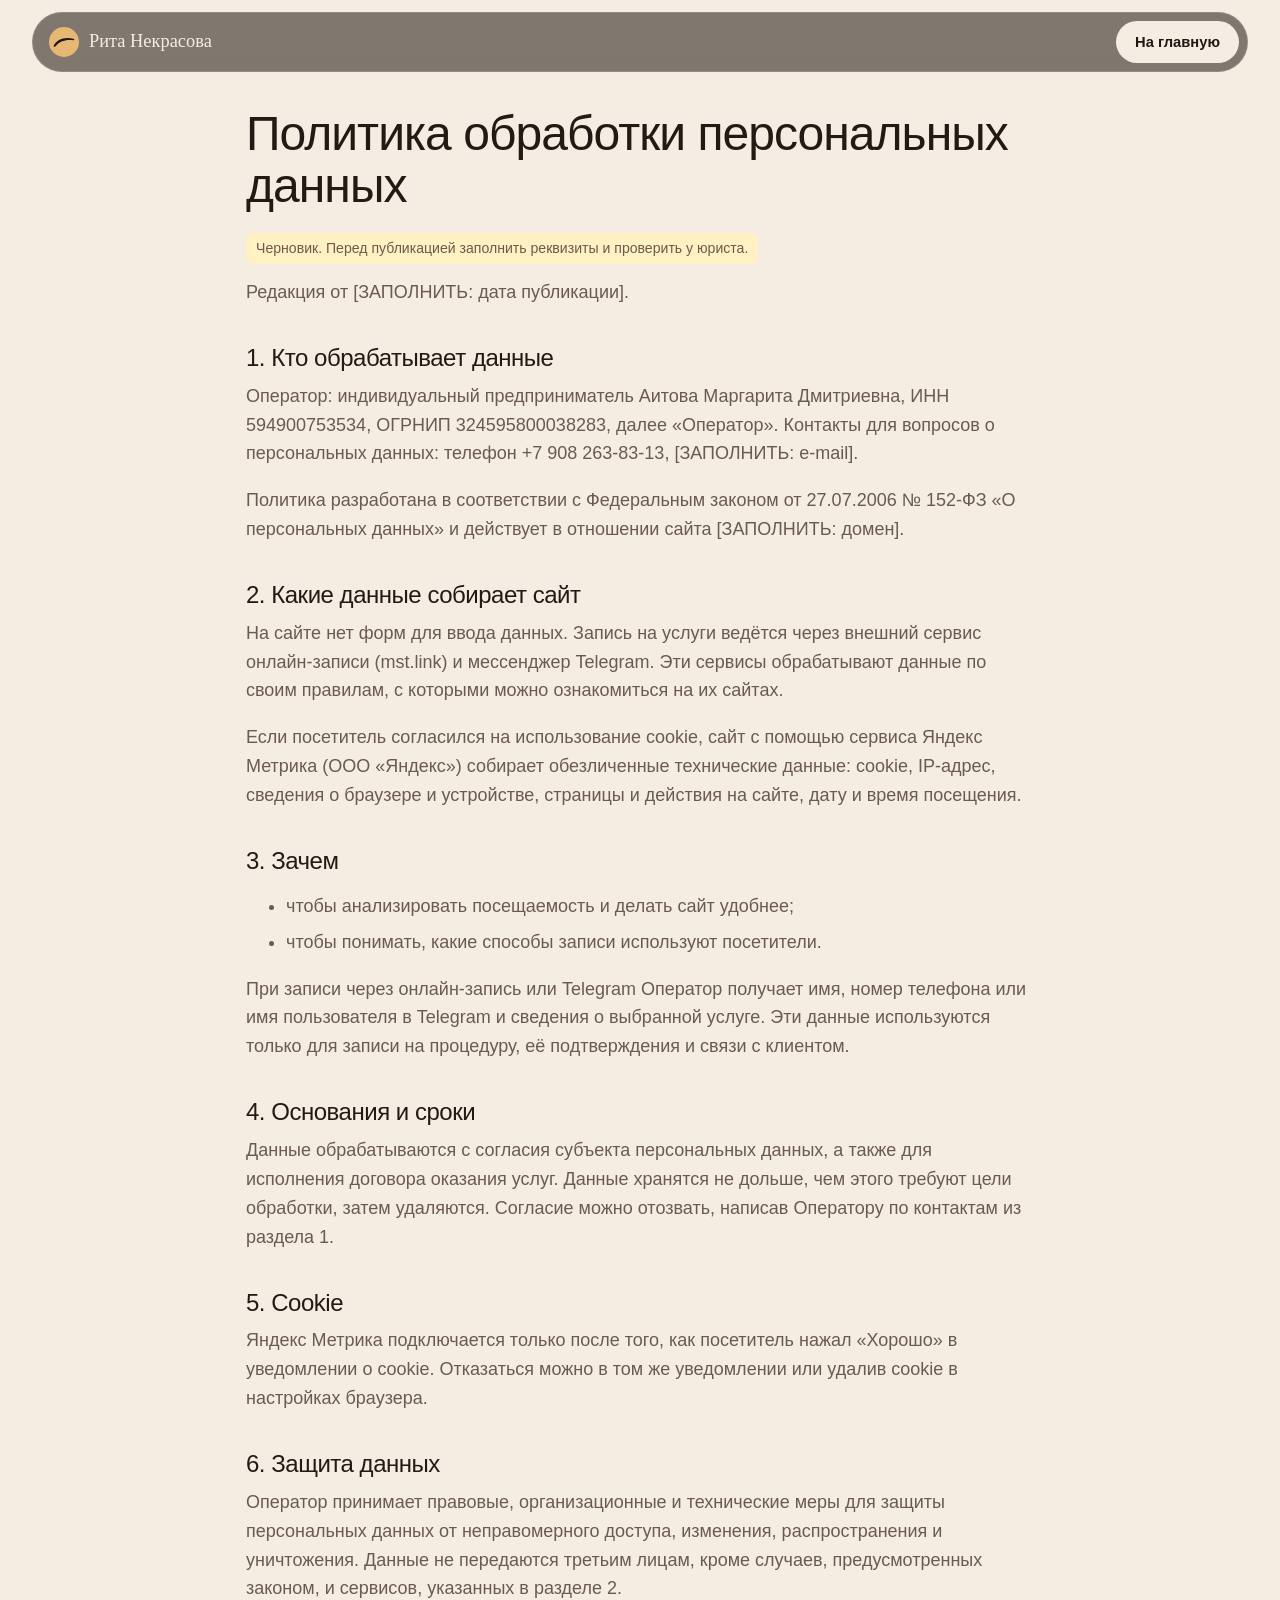
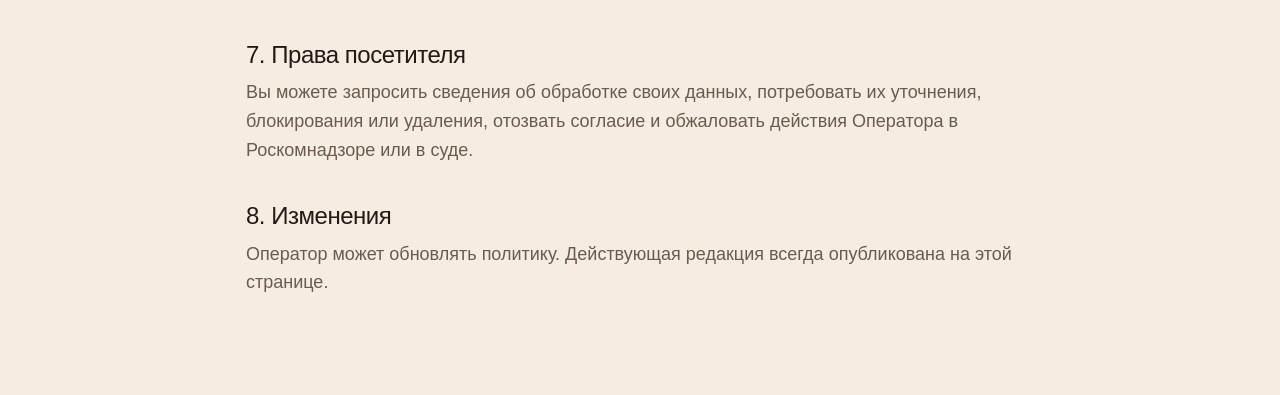
==== privacy.html @ aed89e59 "Сайт brow-мастера Риты Некрасовой Лендинг: прайс, работы, отзывы, адрес, политика ПДн. Защита: CSP, " ====
<!doctype html>
<html lang="ru">
<head>
  <meta charset="utf-8">
  <meta name="viewport" content="width=device-width, initial-scale=1">
  <meta http-equiv="Content-Security-Policy" content="default-src 'self'; script-src 'self' https://mc.yandex.ru https://yastatic.net; style-src 'self' 'unsafe-inline'; img-src 'self' data: https://mc.yandex.ru; connect-src 'self' https://mc.yandex.ru; frame-src https://mc.yandex.ru; object-src 'none'; base-uri 'self'; form-action 'self'">
  <meta name="referrer" content="strict-origin-when-cross-origin">
  <title>Политика обработки персональных данных | Рита Некрасова</title>
  <meta name="description" content="Политика обработки персональных данных сайта мастера Риты Некрасовой.">
  <meta name="robots" content="noindex, follow">
  <link rel="icon" href="favicon.svg" type="image/svg+xml">
  <link rel="stylesheet" href="styles.css">
  <style>
    .nav { position: sticky; top: 12px; }
    .doc { max-width: 820px; padding-top: 48px; padding-bottom: 80px; }
    .doc h1 { font-size: clamp(2rem, 5vw, 3rem); }
    .doc h2 { font-size: 1.5rem; margin-top: 1.6em; }
    .doc p, .doc li { color: var(--muted); }
    .doc li { margin-bottom: .4em; }
  </style>
</head>
<body>
<header class="nav">
  <div class="nav__in">
    <a class="brand" href="index.html" aria-label="На главную">
      <svg class="brand__mark" viewBox="0 0 64 64" aria-hidden="true"><circle cx="32" cy="32" r="32" fill="currentColor"/><path d="M10 40 C17 27 31 20 52 25 C54 25.5 54.5 28 52.5 28.3 C35 26 23 30 13.5 41.5 C12 43 9.2 42 10 40 Z" fill="#1f1712"/></svg>
      <span>Рита Некрасова</span>
    </a>
    <a class="pill pill--light pill--sm" href="index.html">На главную</a>
  </div>
</header>
<main class="wrap doc">
  <h1>Политика обработки персональных данных</h1>
  <p class="todo">Черновик. Перед публикацией заполнить реквизиты и проверить у юриста.</p>
  <p>Редакция от [ЗАПОЛНИТЬ: дата публикации].</p>

  <h2>1. Кто обрабатывает данные</h2>
  <p>Оператор: индивидуальный предприниматель Аитова Маргарита Дмитриевна, ИНН 594900753534, ОГРНИП 324595800038283, далее «Оператор». Контакты для вопросов о персональных данных: телефон +7 908 263-83-13, [ЗАПОЛНИТЬ: e-mail].</p>
  <p>Политика разработана в соответствии с Федеральным законом от 27.07.2006 № 152-ФЗ «О персональных данных» и действует в отношении сайта [ЗАПОЛНИТЬ: домен].</p>

  <h2>2. Какие данные собирает сайт</h2>
  <p>На сайте нет форм для ввода данных. Запись на услуги ведётся через внешний сервис онлайн-записи (mst.link) и мессенджер Telegram. Эти сервисы обрабатывают данные по своим правилам, с которыми можно ознакомиться на их сайтах.</p>
  <p>Если посетитель согласился на использование cookie, сайт с помощью сервиса Яндекс Метрика (ООО «Яндекс») собирает обезличенные технические данные: cookie, IP-адрес, сведения о браузере и устройстве, страницы и действия на сайте, дату и время посещения.</p>

  <h2>3. Зачем</h2>
  <ul>
    <li>чтобы анализировать посещаемость и делать сайт удобнее;</li>
    <li>чтобы понимать, какие способы записи используют посетители.</li>
  </ul>
  <p>При записи через онлайн-запись или Telegram Оператор получает имя, номер телефона или имя пользователя в Telegram и сведения о выбранной услуге. Эти данные используются только для записи на процедуру, её подтверждения и связи с клиентом.</p>

  <h2>4. Основания и сроки</h2>
  <p>Данные обрабатываются с согласия субъекта персональных данных, а также для исполнения договора оказания услуг. Данные хранятся не дольше, чем этого требуют цели обработки, затем удаляются. Согласие можно отозвать, написав Оператору по контактам из раздела 1.</p>

  <h2>5. Cookie</h2>
  <p>Яндекс Метрика подключается только после того, как посетитель нажал «Хорошо» в уведомлении о cookie. Отказаться можно в том же уведомлении или удалив cookie в настройках браузера.</p>

  <h2>6. Защита данных</h2>
  <p>Оператор принимает правовые, организационные и технические меры для защиты персональных данных от неправомерного доступа, изменения, распространения и уничтожения. Данные не передаются третьим лицам, кроме случаев, предусмотренных законом, и сервисов, указанных в разделе 2.</p>

  <h2>7. Права посетителя</h2>
  <p>Вы можете запросить сведения об обработке своих данных, потребовать их уточнения, блокирования или удаления, отозвать согласие и обжаловать действия Оператора в Роскомнадзоре или в суде.</p>

  <h2>8. Изменения</h2>
  <p>Оператор может обновлять политику. Действующая редакция всегда опубликована на этой странице.</p>
</main>
</body>
</html>
---- styles.css ----
/* Рита Некрасова: тёплое золото, тёмная бронза, стекло (основная версия с 20.10.2026; прошлая: styles_v1.css) */
:root {
  --night: #1f1712;      /* тёмный эспрессо */
  --bronze: #3a2a1e;     /* бронза */
  --amber: #c8924a;      /* янтарь */
  --honey: #e6b874;      /* мёд: акцент на тёмном */
  --cream: #f5ede2;      /* крем: фон */
  --sand: #ebdfcf;       /* песок: светлые карточки */
  --paper: #fbf7f1;      /* бумага */
  --ink: #231a14;        /* текст */
  --muted: #6b5b4e;      /* подписи */
  --accent-ink: #8a5a2b; /* акцент текста на светлом */
  --line: rgba(35, 26, 20, .12);
  --r-lg: 28px;
  --r-md: 20px;
  --sans: "Segoe UI", -apple-system, "Helvetica Neue", Roboto, Arial, sans-serif;
  --serif: Georgia, "Times New Roman", serif;
}

*, *::before, *::after { box-sizing: border-box; }
html { scroll-behavior: smooth; scroll-padding-top: 90px; -webkit-text-size-adjust: 100%; }
body { margin: 0; background: var(--cream); color: var(--ink); font: 17px/1.6 var(--sans); }
img { max-width: 100%; height: auto; display: block; }
a { color: inherit; }
h1, h2, h3 { margin: 0 0 .45em; font-weight: 300; letter-spacing: -.02em; line-height: 1.08; }
h1 { font-size: clamp(2.6rem, 8vw, 5.4rem); }
h2 { font-size: clamp(2rem, 5vw, 3.4rem); }
h3 { font-size: 1.15rem; font-weight: 600; letter-spacing: 0; line-height: 1.3; }
h1 em, h2 em { font-family: var(--serif); font-style: italic; font-weight: 400; color: var(--accent-ink); }
p { margin: 0 0 1em; }

.wrap { width: 100%; max-width: 1240px; margin: 0 auto; padding: 0 16px; }
.block { padding: 56px 0; }
.block--dark { background: radial-gradient(80% 60% at 20% 0%, rgba(200, 146, 74, .28), transparent 60%), linear-gradient(170deg, var(--bronze), var(--night)); color: var(--cream); }
.block--dark h2 em { color: var(--honey); }
.block--cream { background: var(--sand); }
.center { text-align: center; margin-top: 28px; }
.sub { color: var(--muted); max-width: 560px; }
.block--dark .sub { color: #d6c6b3; }
.link { color: var(--accent-ink); text-underline-offset: 3px; font-weight: 600; }
.block--dark .link, .card--dark .link { color: var(--honey); }
.todo { background: #fff1c2; color: #6b5100; padding: 4px 10px; border-radius: 8px; font-size: .88rem; display: inline-block; }

.head { margin-bottom: 28px; }
.head--row { display: grid; gap: 8px; align-items: end; }

/* Плашки-метки */
.tag { display: inline-flex; align-items: center; gap: 8px; margin-bottom: 14px; font-size: .78rem; font-weight: 600; letter-spacing: .1em;
  text-transform: uppercase; color: var(--accent-ink); }
.tag::before { content: ""; width: 6px; height: 6px; border-radius: 50%; background: currentColor; }
.tag--glass { padding: 6px 14px; border-radius: 999px; background: rgba(255, 255, 255, .12); border: 1px solid rgba(255, 255, 255, .22);
  color: var(--cream); backdrop-filter: blur(10px); -webkit-backdrop-filter: blur(10px); }

/* Стекло */
.glass { background: rgba(31, 23, 18, .42); border: 1px solid rgba(255, 255, 255, .16); backdrop-filter: blur(18px) saturate(1.2);
  -webkit-backdrop-filter: blur(18px) saturate(1.2); color: var(--cream); }

/* Кнопки-пилюли */
.pill { display: inline-flex; align-items: center; justify-content: center; gap: .5em; min-height: 52px; padding: 0 26px; border-radius: 999px;
  border: 1px solid transparent; font: 600 1rem/1 var(--sans); text-decoration: none; cursor: pointer; transition: transform .2s, background .2s, color .2s; }
.pill:hover { transform: translateY(-1px); }
.pill--light { background: var(--cream); color: var(--night); }
.pill--light:hover { background: #fff; }
.pill--dark { background: var(--night); color: var(--cream); }
.pill--dark:hover { background: var(--bronze); }
.pill--glass { background: rgba(255, 255, 255, .1); color: var(--cream); border-color: rgba(255, 255, 255, .3); backdrop-filter: blur(10px); -webkit-backdrop-filter: blur(10px); }
.pill--glass:hover { background: rgba(255, 255, 255, .2); }
.pill--sm { min-height: 42px; padding: 0 18px; font-size: .92rem; }
.pill:focus-visible, button:focus-visible, a:focus-visible, summary:focus-visible { outline: 3px solid var(--honey); outline-offset: 3px; }
.ico { width: 20px; height: 20px; flex: none; }
.actions { display: flex; flex-wrap: wrap; gap: 12px; }
.actions .pill { flex: 1 1 220px; }
.actions--center { justify-content: center; }

/* Шапка */
.nav { position: fixed; top: 12px; left: 12px; right: 12px; z-index: 30; }
.nav__in { max-width: 1216px; margin: 0 auto; display: flex; align-items: center; gap: 20px; padding: 8px 8px 8px 16px; border-radius: 999px;
  background: rgba(31, 23, 18, .55); border: 1px solid rgba(255, 255, 255, .14); backdrop-filter: blur(18px); -webkit-backdrop-filter: blur(18px); color: var(--cream); }
.brand { display: inline-flex; align-items: center; gap: 10px; text-decoration: none; margin-right: auto; font-family: var(--serif); font-size: 1.15rem; white-space: nowrap; }
@media (max-width: 699px) { .hero__bg { object-position: 50% 30%; } }
.brand__mark { width: 30px; height: 30px; color: var(--honey); }
.nav__links { display: none; gap: 24px; }
.nav__links a { text-decoration: none; font-size: .93rem; color: #e3d5c4; }
.nav__links a:hover { color: #fff; }

/* Первый экран */
.hero { position: relative; margin: 8px; min-height: calc(100svh - 16px); border-radius: var(--r-lg); overflow: hidden; color: var(--cream);
  display: flex; flex-direction: column; justify-content: flex-end; gap: 20px; padding: 110px 20px 20px; background: var(--night); }
.hero__bg { position: absolute; inset: 0; width: 100%; height: 100%; object-fit: cover; object-position: 50% 75%;
  filter: sepia(.35) saturate(1.15) brightness(.8); }
.hero::after { content: ""; position: absolute; inset: 0; background: linear-gradient(180deg, rgba(31,23,18,.55) 0%, rgba(31,23,18,.15) 35%, rgba(31,23,18,.85) 100%); }
.hero__glow { position: absolute; inset: 0; z-index: 1; pointer-events: none;
  background: radial-gradient(50% 45% at 85% 15%, rgba(230, 184, 116, .35), transparent 70%), radial-gradient(40% 40% at 10% 90%, rgba(200, 146, 74, .3), transparent 70%); }
.hero__content, .hero__card { position: relative; z-index: 2; }
.hero__content { max-width: 760px; }
.hero h1 em { color: var(--honey); }
.hero__lead { font-size: 1.12rem; color: #eadccb; max-width: 560px; margin-bottom: 26px; }
.hero__card { list-style: none; margin: 0; padding: 6px 18px; border-radius: var(--r-md); max-width: 420px; }
.hero__card li { display: flex; justify-content: space-between; gap: 16px; padding: 12px 0; border-bottom: 1px solid rgba(255, 255, 255, .14); font-size: .92rem; }
.hero__card li:last-child { border-bottom: 0; }
.hero__card span { color: #d6c6b3; }
.hero__card b { font-weight: 600; text-align: right; }

/* Карточки и бенто */
.card { border-radius: var(--r-lg); padding: 28px 24px; position: relative; overflow: hidden; }
.card--dark { background: radial-gradient(70% 60% at 85% 0%, rgba(230, 184, 116, .3), transparent 65%), linear-gradient(160deg, var(--bronze), var(--night)); color: var(--cream); }
.card--cream { background: var(--paper); border: 1px solid var(--line); }
.bento { display: grid; gap: 12px; }
.card--quote { display: flex; flex-direction: column; justify-content: space-between; min-height: 320px; margin: 0; }
.quote-mark { width: 44px; color: var(--honey); margin-bottom: 20px; }
.card--quote blockquote { margin: 0 0 24px; font-size: clamp(1.4rem, 3vw, 2rem); font-weight: 300; line-height: 1.3; color: #cdbba6; }
.card--quote .hl { color: #fff; }
.card--quote figcaption { font-size: .9rem; color: #bfae9a; }
.pains { list-style: none; padding: 0; margin: 0; counter-reset: p; }
.pains li { counter-increment: p; display: flex; gap: 16px; align-items: baseline; padding: 14px 0; border-bottom: 1px solid var(--line); font-size: 1.05rem; }
.pains li:last-child { border-bottom: 0; }
.pains li::before { content: "0" counter(p); font-family: var(--serif); font-style: italic; color: var(--accent-ink); font-size: .95rem; min-width: 24px; }

/* Цены */
.prices { display: grid; gap: 16px; align-items: start; }
.tabs { display: flex; gap: 6px; margin-bottom: 14px; padding: 5px; border-radius: 999px; background: var(--sand); width: max-content; max-width: 100%; overflow-x: auto; }
.tabs button { flex: none; min-height: 44px; padding: 0 20px; border-radius: 999px; border: 0; background: transparent; color: var(--ink);
  font: 500 .98rem var(--sans); cursor: pointer; }
.tabs button[aria-selected="true"] { background: var(--night); color: var(--cream); }
.price { background: var(--paper); border-radius: var(--r-lg); border: 1px solid var(--line); padding: 4px 0; }
.price__row { display: grid; gap: 8px; padding: 20px 22px; border-bottom: 1px solid var(--line); }
.price__row:last-child { border-bottom: 0; }
.price__row h3 { margin-bottom: .2em; }
.price__row p { margin: 0; color: var(--muted); font-size: .95rem; }
.price__row--hint { background: linear-gradient(90deg, rgba(200, 146, 74, .12), transparent); }
.price__meta { display: flex; align-items: baseline; justify-content: space-between; gap: 16px; }
.price__meta span { color: var(--muted); font-size: .88rem; white-space: nowrap; }
.price__meta b { font-weight: 300; font-size: 1.45rem; letter-spacing: -.01em; white-space: nowrap; }
.card--offer { padding: 0; display: flex; flex-direction: column; }
.card--offer img { width: 100%; aspect-ratio: 16 / 10; object-fit: cover; filter: sepia(.3) saturate(1.1); }
.card--offer__body { padding: 24px; }
.card--offer h3 { font-size: 1.5rem; font-weight: 300; }
.card--offer p { color: #d6c6b3; }
.card--offer__price { font-size: 1.6rem; font-weight: 300; color: #fff !important; }
.card--offer__price span { font-size: .95rem; color: #bfae9a; }

/* Галерея */
.gallery { display: grid; grid-template-columns: repeat(2, 1fr); gap: 10px; }
.gallery__item { padding: 0; border: 0; background: var(--sand); border-radius: var(--r-md); overflow: hidden; cursor: zoom-in; aspect-ratio: 3 / 4; position: relative; }
.gallery__item img { width: 100%; height: 100%; object-fit: cover; transition: transform .5s, filter .5s; }
.gallery__item::after { content: ""; position: absolute; inset: 0; background: linear-gradient(180deg, transparent 60%, rgba(200, 146, 74, .25)); opacity: 0; transition: opacity .4s; }
.gallery__item:hover img { transform: scale(1.05); }
.gallery__item:hover::after { opacity: 1; }
.lightbox { border: 0; padding: 0; background: transparent; max-width: min(92vw, 900px); max-height: 92vh; }
.lightbox::backdrop { background: rgba(31, 23, 18, .9); backdrop-filter: blur(6px); }
.lightbox img { max-height: 88vh; width: auto; margin: 0 auto; border-radius: var(--r-md); }
.lightbox__close { position: fixed; top: 14px; right: 16px; width: 48px; height: 48px; border-radius: 50%; border: 0; background: var(--cream);
  font-size: 28px; line-height: 1; cursor: pointer; color: var(--night); }

/* Шаги */
.steps { list-style: none; counter-reset: s; padding: 0; margin: 0 0 14px; display: grid; gap: 12px; }
.steps li { counter-increment: s; border-radius: var(--r-md); padding: 24px 22px; background: rgba(255, 255, 255, .06); }
.steps li::before { content: "0" counter(s); display: block; font-family: var(--serif); font-style: italic; font-size: 2rem; color: var(--honey); margin-bottom: 14px; }
.steps p { margin: 0; color: #d6c6b3; }
.note { margin: 0; padding: 16px 20px; border-radius: var(--r-md); background: rgba(255, 255, 255, .06); }

/* О мастере */
.bento--about { grid-template-columns: 1fr; }
.photo { margin: 0; position: relative; border-radius: var(--r-lg); overflow: hidden; min-height: 260px; }
.photo img { width: 100%; height: 100%; object-fit: cover; position: absolute; inset: 0; }
.photo--tall { min-height: 460px; }
.photo--tall img { object-position: 50% 15%; }
.photo figcaption { position: absolute; left: 12px; bottom: 12px; padding: 6px 14px; border-radius: 999px; font-size: .85rem; }
.about__text p:not(.todo) { font-size: 1.08rem; }
.about__how h3 { font-size: 1.5rem; font-weight: 300; }
.ticks { list-style: none; padding: 0; margin: 0; }
.ticks li { padding: 12px 0 12px 30px; position: relative; border-bottom: 1px solid rgba(255, 255, 255, .12); color: #e3d5c4; }
.ticks li:last-child { border-bottom: 0; }
.ticks li::before { content: ""; position: absolute; left: 2px; top: 1.15em; width: 14px; height: 8px; border-left: 2px solid var(--honey);
  border-bottom: 2px solid var(--honey); transform: rotate(-45deg); }

/* Отзывы: горизонтальная лента */
.reviews { display: grid; grid-auto-flow: column; grid-auto-columns: 85%; gap: 12px; overflow-x: auto; scroll-snap-type: x mandatory;
  padding-bottom: 12px; scrollbar-width: thin; }
.review { margin: 0; scroll-snap-align: start; background: var(--paper); border-radius: var(--r-lg); padding: 26px 24px; display: flex; flex-direction: column; border: 1px solid var(--line); }
.review blockquote { margin: 0 0 18px; font-size: 1.12rem; line-height: 1.5; flex: 1; }
.review blockquote::before { content: "«"; } .review blockquote::after { content: "»"; }
.review figcaption { font-size: .85rem; color: var(--muted); }
.review--feature { background: radial-gradient(70% 60% at 85% 0%, rgba(230, 184, 116, .3), transparent 65%), linear-gradient(160deg, var(--bronze), var(--night)); color: var(--cream); border: 0; }
.review--feature blockquote { font-size: 1.45rem; font-weight: 300; }
.review--feature figcaption { color: #bfae9a; }

/* Вопросы */
.faq-wrap { display: grid; gap: 12px; }
.faq { border-bottom: 1px solid var(--line); }
.faq summary { cursor: pointer; list-style: none; padding: 20px 44px 20px 0; font-weight: 600; position: relative; }
.faq summary::-webkit-details-marker { display: none; }
.faq summary::after { content: "+"; position: absolute; right: 4px; top: 14px; width: 30px; height: 30px; border-radius: 50%; background: var(--sand);
  display: grid; place-items: center; font-weight: 300; font-size: 1.3rem; transition: transform .25s, background .25s; }
.faq[open] summary::after { transform: rotate(45deg); background: var(--night); color: var(--cream); }
.faq p { color: var(--muted); }

/* Адреса */
.places { display: grid; gap: 12px; }
.place { min-height: 340px; display: flex; flex-direction: column; justify-content: flex-end; }
.place h3 { font-size: 1.7rem; font-weight: 300; }
.place p:not(.tag) { color: #d6c6b3; }
.place .pill, .place .tag, .place .todo { align-self: flex-start; }
.card--photo { padding: 0; color: var(--cream); }
.card--photo img { position: absolute; inset: 0; width: 100%; height: 100%; object-fit: cover; filter: sepia(.3) brightness(.7); }
.card--photo::after { content: ""; position: absolute; inset: 0; background: linear-gradient(180deg, transparent 20%, rgba(31, 23, 18, .9)); }
.place__body { position: relative; z-index: 1; padding: 28px 24px; display: flex; flex-direction: column; }

/* Финальный призыв */
.cta { position: relative; overflow: hidden; border-radius: var(--r-lg); padding: 64px 24px; text-align: center; color: var(--cream);
  background: linear-gradient(160deg, var(--bronze), var(--night)); }
.cta > *:not(.hero__glow) { position: relative; z-index: 2; }
.cta h2 em { color: var(--honey); }
.cta p { color: #d6c6b3; max-width: 520px; margin-left: auto; margin-right: auto; }

/* Подвал */
.footer { padding: 0 8px 92px; font-size: .95rem; }
.footer__card { position: relative; overflow: hidden; border-radius: var(--r-lg); padding: 36px 22px 22px; color: var(--ink);
  background: var(--sand); border: 1px solid var(--line); }
.footer__glow { position: absolute; inset: 0; pointer-events: none;
  background: radial-gradient(45% 60% at 100% 0%, rgba(200, 146, 74, .16), transparent 70%), radial-gradient(35% 50% at 0% 100%, rgba(200, 146, 74, .1), transparent 70%); }
.footer__card > *:not(.footer__glow) { position: relative; }
.footer__top { display: flex; flex-wrap: wrap; gap: 20px; align-items: flex-end; justify-content: space-between; padding-bottom: 28px; border-bottom: 1px solid var(--line); }
.brand--footer { font-size: 1.5rem; margin: 0 0 .5em; color: var(--ink); }
.brand--footer .brand__mark { width: 40px; height: 40px; color: var(--night); }
.footer__tagline { margin: 0; font-size: clamp(1.5rem, 4vw, 2.4rem); font-weight: 300; letter-spacing: -.02em; line-height: 1.15; max-width: 620px; }
.footer__tagline em { font-family: var(--serif); font-style: italic; font-weight: 400; color: #7a4e24; }
.footer__grid { display: grid; gap: 24px; padding: 28px 0; }
.footer__label { margin: 0 0 10px; font-size: .78rem; font-weight: 600; letter-spacing: .1em; text-transform: uppercase; color: #7a4e24; }
.footer__list { list-style: none; padding: 0; margin: 0; display: grid; gap: 10px; }
.footer__list a { color: var(--ink); text-decoration: none; }
.footer__list a:hover { color: #7a4e24; text-decoration: underline; text-underline-offset: 3px; }
.footer__list span { display: block; font-size: .85rem; color: var(--muted); }
.footer__legal { margin: 0; color: var(--muted); line-height: 1.7; }
.footer__bottom { display: flex; flex-wrap: wrap; gap: 8px 24px; justify-content: space-between; padding-top: 18px; border-top: 1px solid var(--line);
  font-size: .85rem; color: var(--muted); }
.footer__bottom a { color: var(--muted); text-underline-offset: 3px; }

/* Нижняя панель (телефон) */
.mobilebar { position: fixed; left: 10px; right: 10px; bottom: calc(10px + env(safe-area-inset-bottom)); z-index: 30; display: flex; gap: 8px;
  padding: 8px; border-radius: 999px; background: rgba(31, 23, 18, .7); }
.mobilebar .pill { flex: 1; min-height: 48px; }
.mobilebar__icon { width: 48px; height: 48px; flex: none; display: grid; place-items: center; border-radius: 50%; border: 1px solid rgba(255, 255, 255, .3); color: var(--cream); }

/* Cookie */
.cookie { position: fixed; z-index: 40; left: 12px; right: 12px; bottom: 84px; max-width: 520px; border-radius: var(--r-md); padding: 16px 18px;
  background: rgba(31, 23, 18, .85); font-size: .9rem; }
.cookie a { color: var(--honey); }
.cookie p { margin-bottom: 10px; }
.cookie__btns { display: flex; gap: 8px; }

/* Планшет */
@media (min-width: 700px) {
  .block { padding: 80px 0; }
  .hero { padding: 120px 36px 36px; }
  .gallery { grid-template-columns: repeat(3, 1fr); }
  .steps { grid-template-columns: repeat(2, 1fr); }
  .reviews { grid-auto-columns: 46%; }
  .price__row { grid-template-columns: 1fr auto; align-items: center; gap: 24px; }
  .price__meta { flex-direction: column; align-items: flex-end; gap: 0; }
  .bento--about { grid-template-columns: 1fr 1fr; }
  .bento--about .photo--tall { grid-row: span 2; }
  .footer__grid { grid-template-columns: repeat(3, 1fr); }
  .footer__card { padding: 48px 36px 24px; }
}

/* Компьютер */
@media (min-width: 1024px) {
  body { font-size: 18px; }
  .block { padding: 104px 0; }
  .nav__links { display: flex; }
  .hero { margin: 12px; min-height: calc(100vh - 24px); flex-direction: row; align-items: flex-end; justify-content: space-between; padding: 140px 56px 56px; }
  .hero__card { flex: 0 0 380px; }
  .actions .pill { flex: 0 0 auto; }
  .head--row { grid-template-columns: 1fr 1fr; gap: 40px; }
  .head--row .sub { justify-self: end; margin-bottom: 1em; }
  .bento--intro { grid-template-columns: 1.15fr 1fr; }
  .prices { grid-template-columns: 1fr 360px; gap: 20px; }
  .card--offer { position: sticky; top: 100px; }
  .gallery { grid-template-columns: repeat(4, 1fr); gap: 12px; }
  .steps { grid-template-columns: repeat(4, 1fr); }
  .bento--about { grid-template-columns: 1.1fr 1fr 1fr; grid-template-rows: auto auto; }
  .bento--about .photo--tall { grid-row: span 2; min-height: 640px; }
  .bento--about .about__text { grid-column: 2 / 4; }
  .bento--about .about__how { grid-column: 2; grid-row: 2; }
  .bento--about .photo:not(.photo--tall) { grid-column: 3; }
  .reviews { grid-auto-columns: calc((100% - 24px) / 3); }
  .faq-wrap { grid-template-columns: 380px 1fr; gap: 64px; }
  .faq-wrap .head { position: sticky; top: 110px; align-self: start; }
  .place { min-height: 420px; }
  .cta { padding: 110px 40px; }
  .mobilebar { display: none; }
  .footer { padding: 0 12px 12px; }
  .footer__card { padding: 64px 56px 28px; }
  .cookie { bottom: 24px; left: 24px; }
}

@media (prefers-reduced-motion: reduce) {
  html { scroll-behavior: auto; }
  * { transition: none !important; }
}
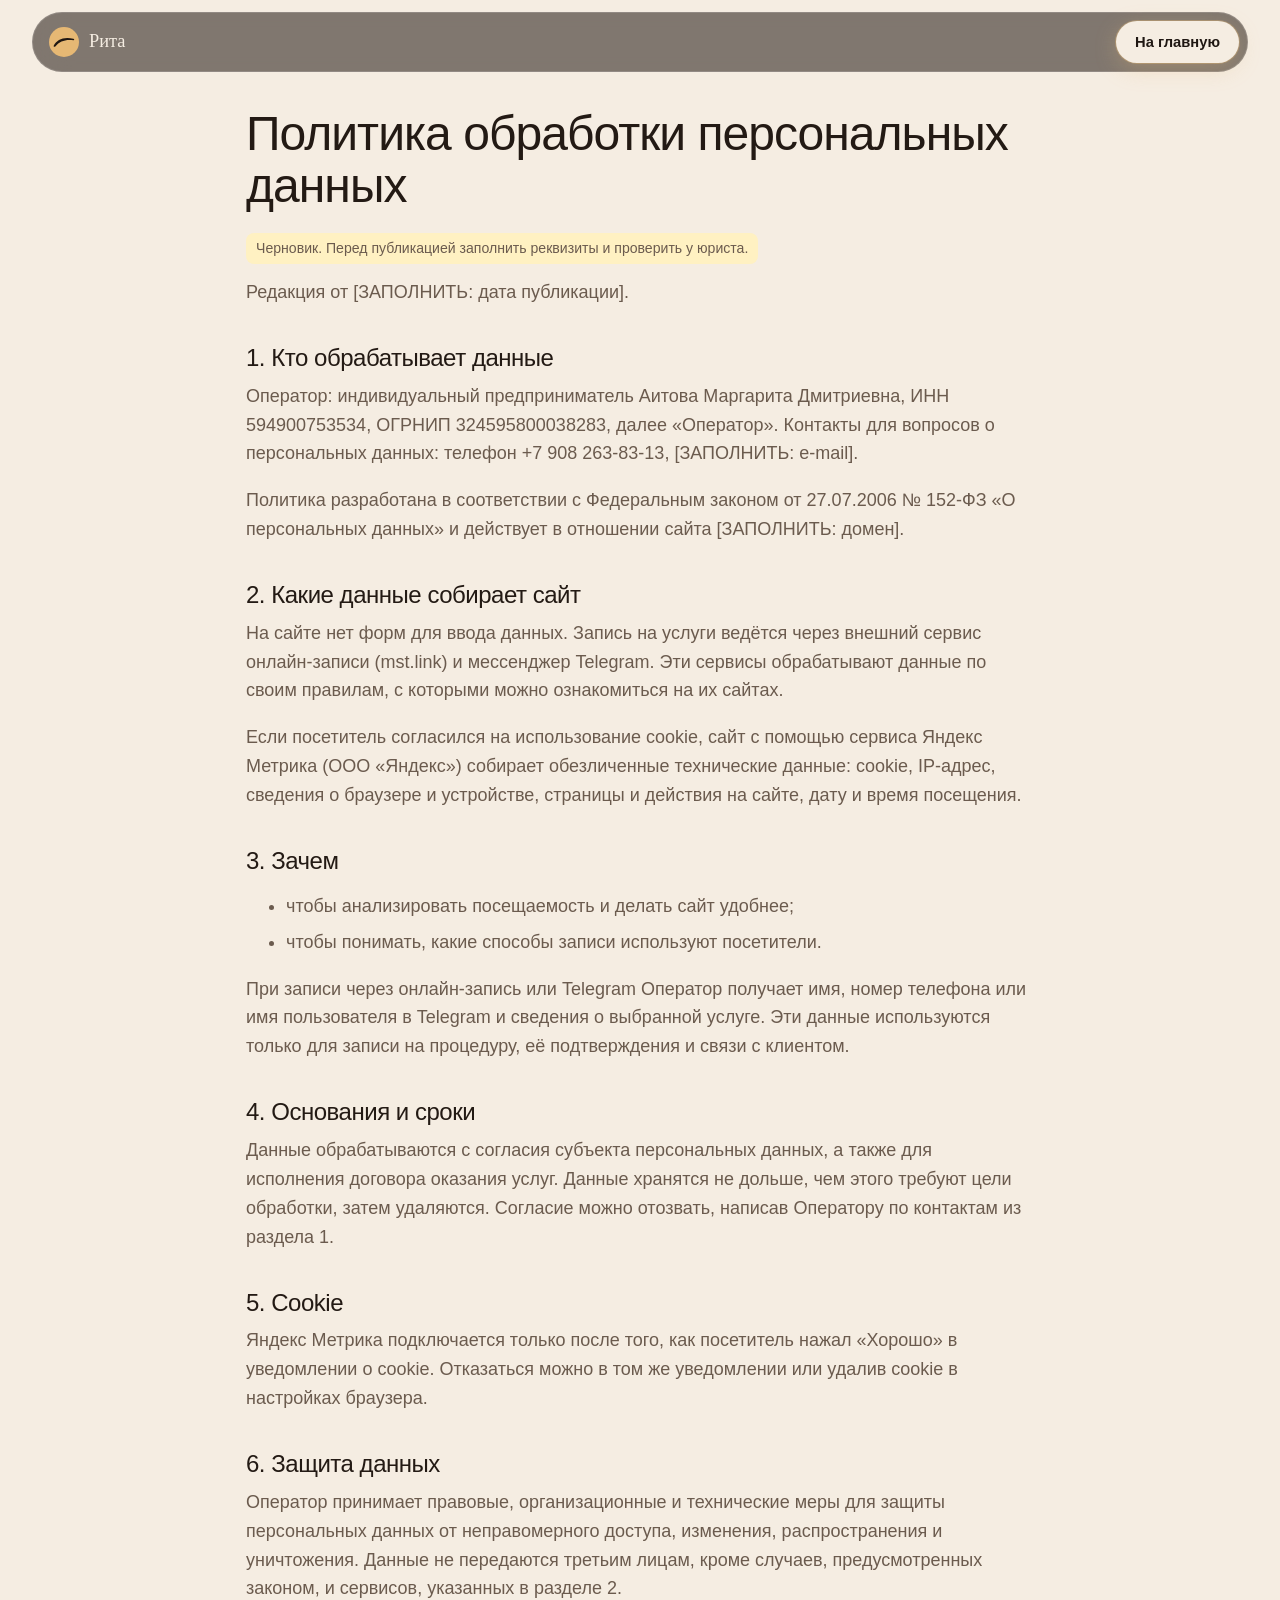
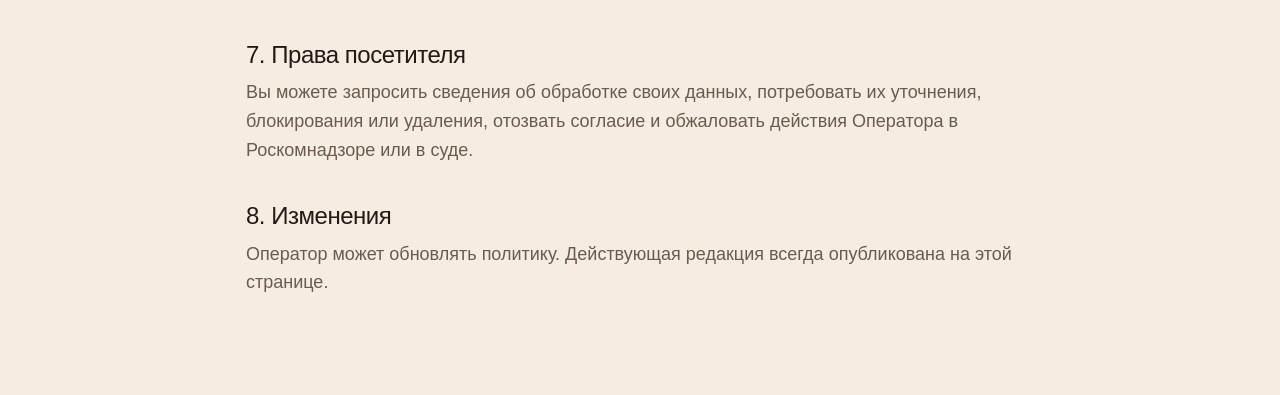
==== commit 497f9d3a: "Убрать фамилию Некрасова со всех страниц; домен GitHub Pages вместо example.ru" ====
--- a/privacy.html
+++ b/privacy.html
@@ -5,8 +5,8 @@
   <meta name="viewport" content="width=device-width, initial-scale=1">
   <meta http-equiv="Content-Security-Policy" content="default-src 'self'; script-src 'self' https://mc.yandex.ru https://yastatic.net; style-src 'self' 'unsafe-inline'; img-src 'self' data: https://mc.yandex.ru; connect-src 'self' https://mc.yandex.ru; frame-src https://mc.yandex.ru; object-src 'none'; base-uri 'self'; form-action 'self'">
   <meta name="referrer" content="strict-origin-when-cross-origin">
-  <title>Политика обработки персональных данных | Рита Некрасова</title>
-  <meta name="description" content="Политика обработки персональных данных сайта мастера Риты Некрасовой.">
+  <title>Политика обработки персональных данных | Рита</title>
+  <meta name="description" content="Политика обработки персональных данных сайта мастера Риты.">
   <meta name="robots" content="noindex, follow">
   <link rel="icon" href="favicon.svg" type="image/svg+xml">
   <link rel="stylesheet" href="styles.css">
@@ -24,7 +24,7 @@
   <div class="nav__in">
     <a class="brand" href="index.html" aria-label="На главную">
       <svg class="brand__mark" viewBox="0 0 64 64" aria-hidden="true"><circle cx="32" cy="32" r="32" fill="currentColor"/><path d="M10 40 C17 27 31 20 52 25 C54 25.5 54.5 28 52.5 28.3 C35 26 23 30 13.5 41.5 C12 43 9.2 42 10 40 Z" fill="#1f1712"/></svg>
-      <span>Рита Некрасова</span>
+      <span>Рита</span>
     </a>
     <a class="pill pill--light pill--sm" href="index.html">На главную</a>
   </div>
--- a/styles.css
+++ b/styles.css
@@ -1,4 +1,4 @@
-/* Рита Некрасова: тёплое золото, тёмная бронза, стекло (основная версия с 20.10.2026; прошлая: styles_v1.css) */
+/* Рита: тёплое золото, тёмная бронза, стекло (основная версия с 20.10.2026; прошлая: styles_v1.css) */
 :root {
   --night: #1f1712;      /* тёмный эспрессо */
   --bronze: #3a2a1e;     /* бронза */
@@ -66,6 +66,30 @@
 .pill--glass { background: rgba(255, 255, 255, .1); color: var(--cream); border-color: rgba(255, 255, 255, .3); backdrop-filter: blur(10px); -webkit-backdrop-filter: blur(10px); }
 .pill--glass:hover { background: rgba(255, 255, 255, .2); }
 .pill--sm { min-height: 42px; padding: 0 18px; font-size: .92rem; }
+
+/* Свечение и волна на кнопках */
+.pill { position: relative; overflow: hidden; isolation: isolate; transition: transform .2s, background .2s, color .2s, box-shadow .35s; }
+.pill > * { position: relative; z-index: 2; }
+/* Световая волна: блик раз в несколько секунд проходит по кнопке */
+.pill::after { content: ""; position: absolute; inset: -2px; z-index: 1; pointer-events: none; transform: translateX(-130%) skewX(-18deg);
+  background: linear-gradient(90deg, transparent 0%, rgba(255, 236, 200, .55) 50%, transparent 100%); animation: pill-wave 4.5s ease-in-out infinite; }
+.pill--light::after { background: linear-gradient(90deg, transparent 0%, rgba(230, 184, 116, .55) 50%, transparent 100%); }
+.pill--glass::after { animation-delay: 1.2s; opacity: .7; }
+.pill:hover::after { animation-duration: 1.6s; }
+@keyframes pill-wave { 0%, 55% { transform: translateX(-130%) skewX(-18deg); } 100% { transform: translateX(130%) skewX(-18deg); } }
+/* Свечение: мягкое «дыхание» у главных кнопок и яркое при наведении */
+.pill--light { box-shadow: 0 0 0 1px rgba(230, 184, 116, .35), 0 6px 22px rgba(230, 184, 116, .28); animation: pill-glow 3.2s ease-in-out infinite; }
+.pill--dark { box-shadow: 0 6px 22px rgba(200, 146, 74, .25); animation: pill-glow-dark 3.2s ease-in-out infinite; }
+.pill--light:hover { box-shadow: 0 0 0 1px rgba(230, 184, 116, .7), 0 10px 36px rgba(230, 184, 116, .6); animation: none; }
+.pill--dark:hover { box-shadow: 0 10px 34px rgba(200, 146, 74, .5); animation: none; }
+.pill--glass:hover { box-shadow: 0 0 0 1px rgba(230, 184, 116, .5), 0 8px 28px rgba(230, 184, 116, .35); }
+@keyframes pill-glow { 50% { box-shadow: 0 0 0 1px rgba(230, 184, 116, .55), 0 8px 32px rgba(230, 184, 116, .5); } }
+@keyframes pill-glow-dark { 50% { box-shadow: 0 8px 30px rgba(200, 146, 74, .45); } }
+/* Волна от нажатия (кружок создаёт script.js) */
+.ripple { position: absolute; z-index: 1; border-radius: 50%; pointer-events: none; transform: scale(0); opacity: .55;
+  background: radial-gradient(circle, rgba(230, 184, 116, .9) 0%, rgba(230, 184, 116, .35) 45%, transparent 70%); animation: ripple .7s ease-out forwards; }
+.pill--dark .ripple { background: radial-gradient(circle, rgba(255, 236, 200, .7) 0%, rgba(230, 184, 116, .3) 45%, transparent 70%); }
+@keyframes ripple { to { transform: scale(1); opacity: 0; } }
 .pill:focus-visible, button:focus-visible, a:focus-visible, summary:focus-visible { outline: 3px solid var(--honey); outline-offset: 3px; }
 .ico { width: 20px; height: 20px; flex: none; }
 .actions { display: flex; flex-wrap: wrap; gap: 12px; }
@@ -298,4 +322,6 @@
 @media (prefers-reduced-motion: reduce) {
   html { scroll-behavior: auto; }
   * { transition: none !important; }
+  .pill, .pill::after { animation: none !important; }
+  .pill::after, .ripple { display: none; }
 }
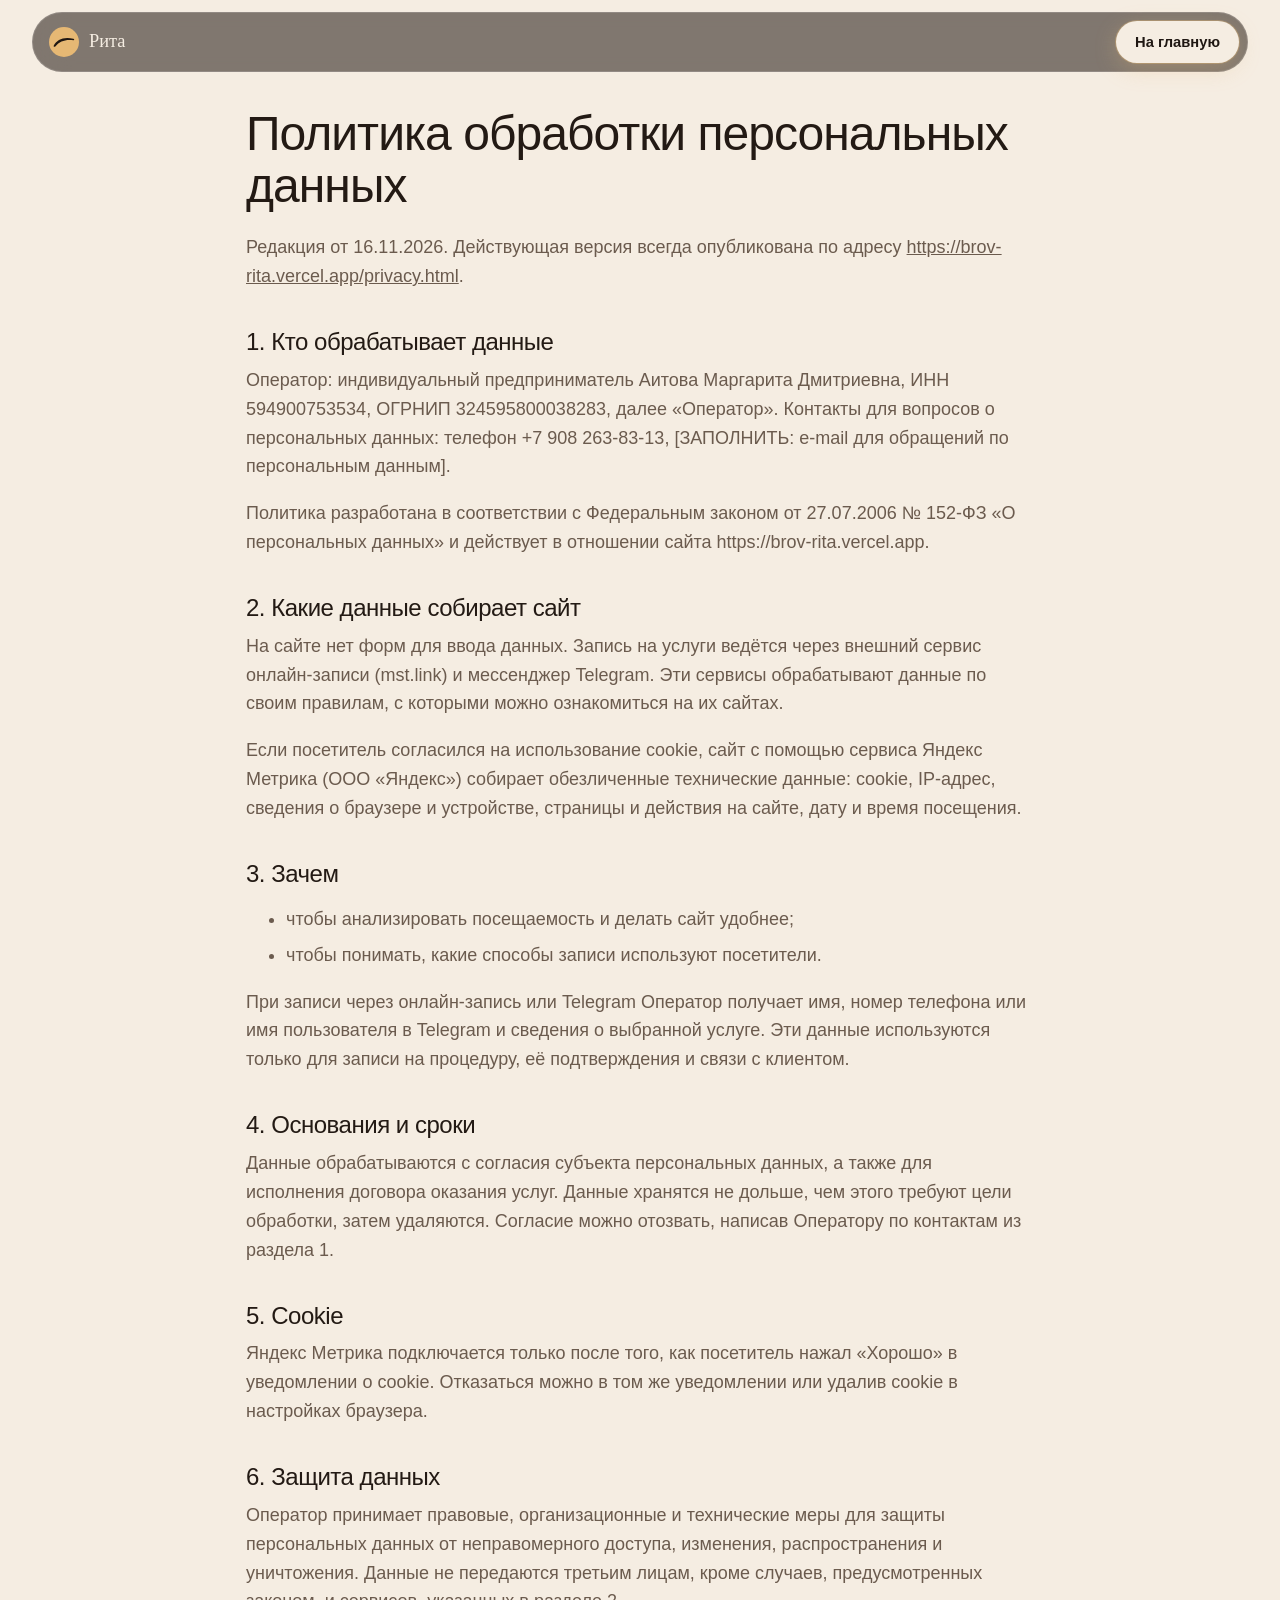
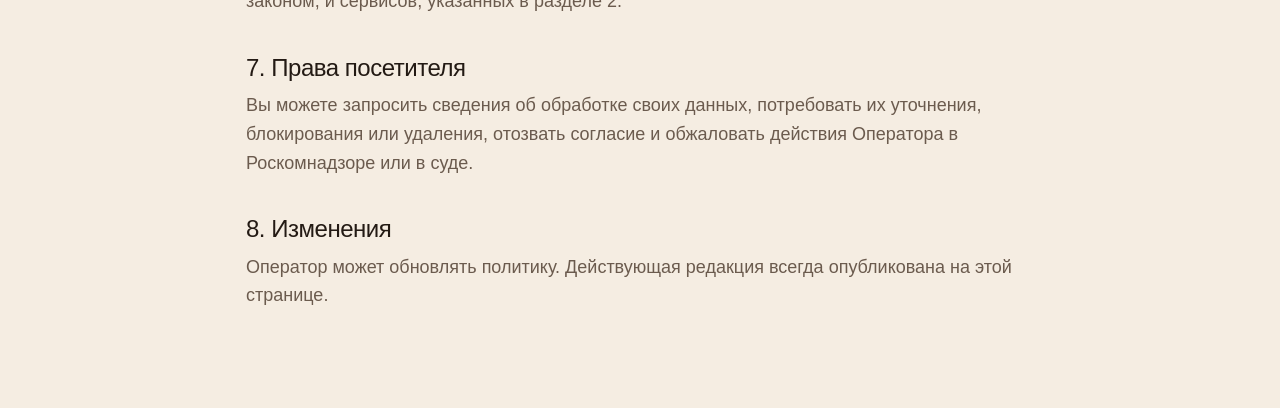
==== commit 8f5f8c51: "Домен Vercel вместо GitHub Pages; фото дома в блоке «Адреса»; vercel.json с защитными заголовками" ====
--- a/privacy.html
+++ b/privacy.html
@@ -31,12 +31,11 @@
 </header>
 <main class="wrap doc">
   <h1>Политика обработки персональных данных</h1>
-  <p class="todo">Черновик. Перед публикацией заполнить реквизиты и проверить у юриста.</p>
-  <p>Редакция от [ЗАПОЛНИТЬ: дата публикации].</p>
+  <p>Редакция от 16.11.2026. Действующая версия всегда опубликована по адресу <a href="https://brov-rita.vercel.app/privacy.html">https://brov-rita.vercel.app/privacy.html</a>.</p>
 
   <h2>1. Кто обрабатывает данные</h2>
-  <p>Оператор: индивидуальный предприниматель Аитова Маргарита Дмитриевна, ИНН 594900753534, ОГРНИП 324595800038283, далее «Оператор». Контакты для вопросов о персональных данных: телефон +7 908 263-83-13, [ЗАПОЛНИТЬ: e-mail].</p>
-  <p>Политика разработана в соответствии с Федеральным законом от 27.07.2006 № 152-ФЗ «О персональных данных» и действует в отношении сайта [ЗАПОЛНИТЬ: домен].</p>
+  <p>Оператор: индивидуальный предприниматель Аитова Маргарита Дмитриевна, ИНН 594900753534, ОГРНИП 324595800038283, далее «Оператор». Контакты для вопросов о персональных данных: телефон +7 908 263-83-13, [ЗАПОЛНИТЬ: e-mail для обращений по персональным данным].</p>
+  <p>Политика разработана в соответствии с Федеральным законом от 27.07.2006 № 152-ФЗ «О персональных данных» и действует в отношении сайта https://brov-rita.vercel.app.</p>
 
   <h2>2. Какие данные собирает сайт</h2>
   <p>На сайте нет форм для ввода данных. Запись на услуги ведётся через внешний сервис онлайн-записи (mst.link) и мессенджер Telegram. Эти сервисы обрабатывают данные по своим правилам, с которыми можно ознакомиться на их сайтах.</p>
--- a/styles.css
+++ b/styles.css
@@ -221,7 +221,7 @@
 
 /* Адреса */
 .places { display: grid; gap: 12px; }
-.place { min-height: 340px; display: flex; flex-direction: column; justify-content: flex-end; }
+.place { margin: 0; min-height: 340px; display: flex; flex-direction: column; justify-content: flex-end; }
 .place h3 { font-size: 1.7rem; font-weight: 300; }
 .place p:not(.tag) { color: #d6c6b3; }
 .place .pill, .place .tag, .place .todo { align-self: flex-start; }
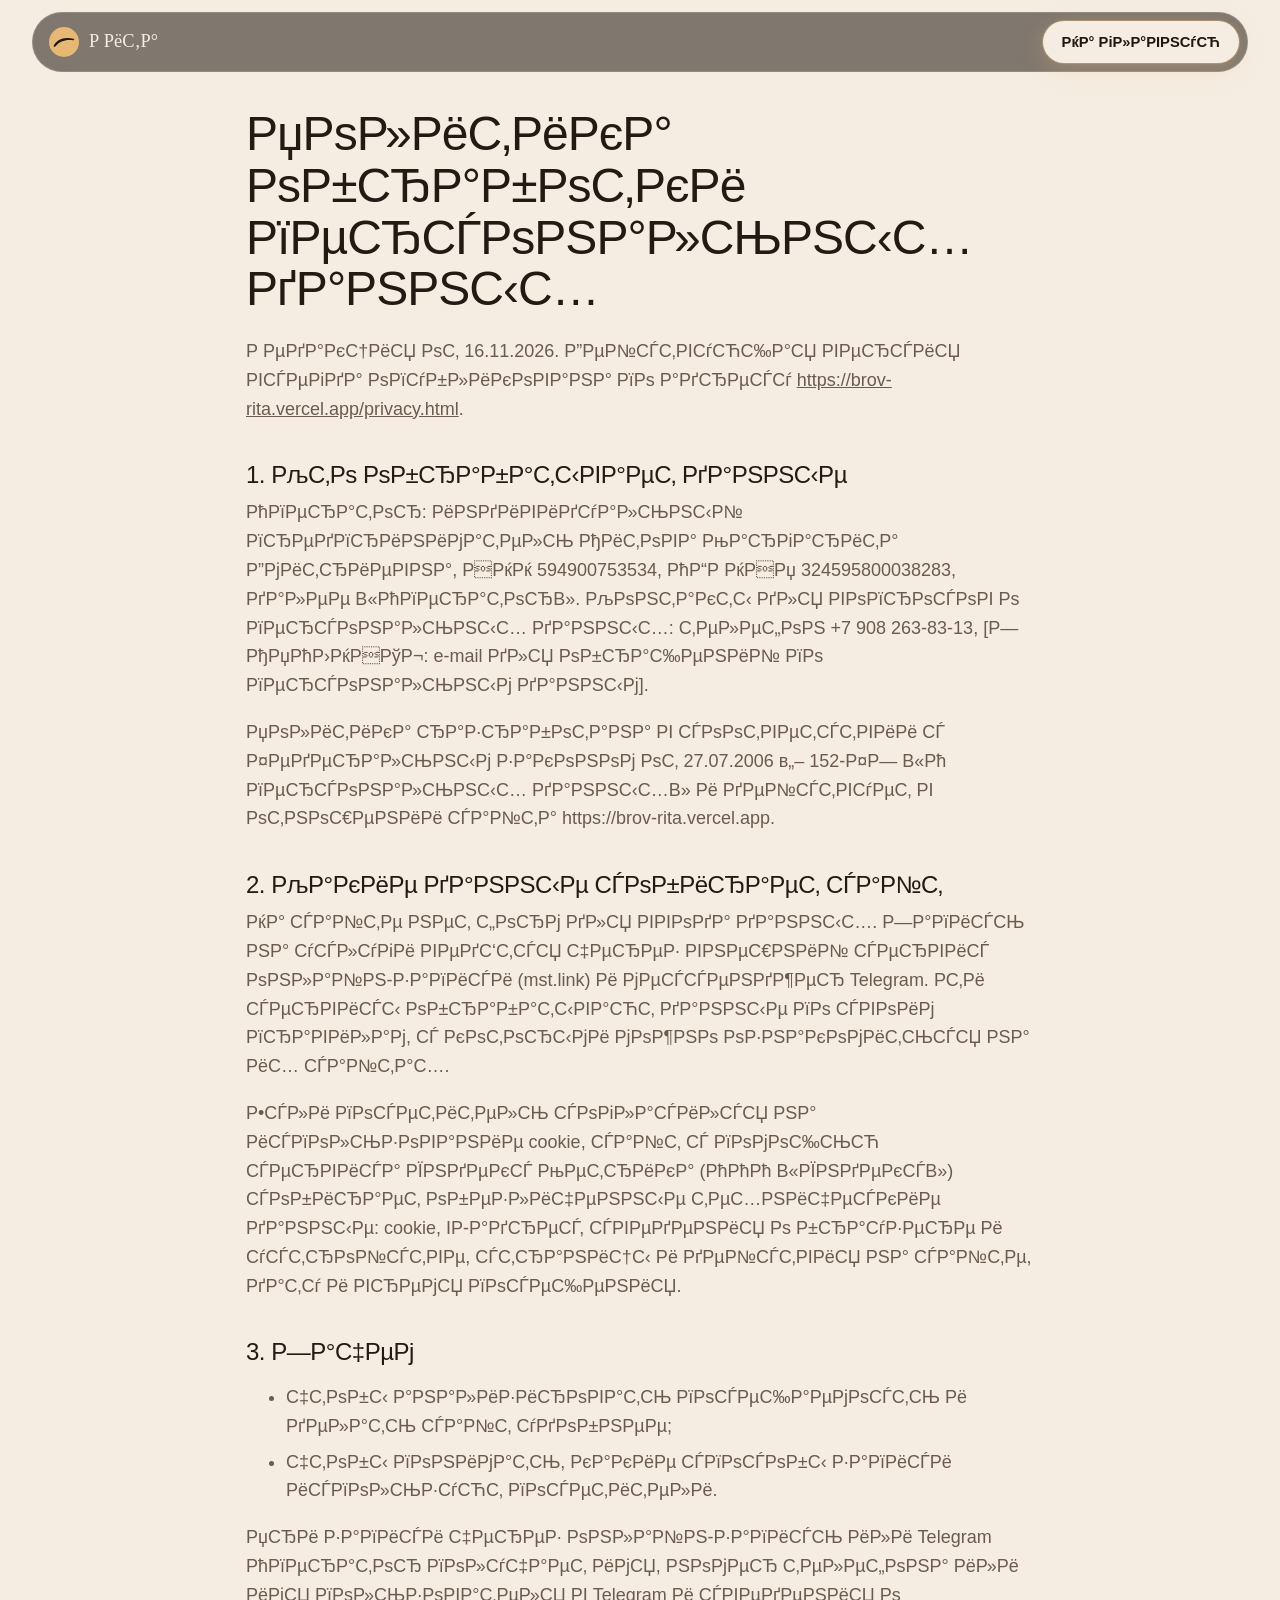
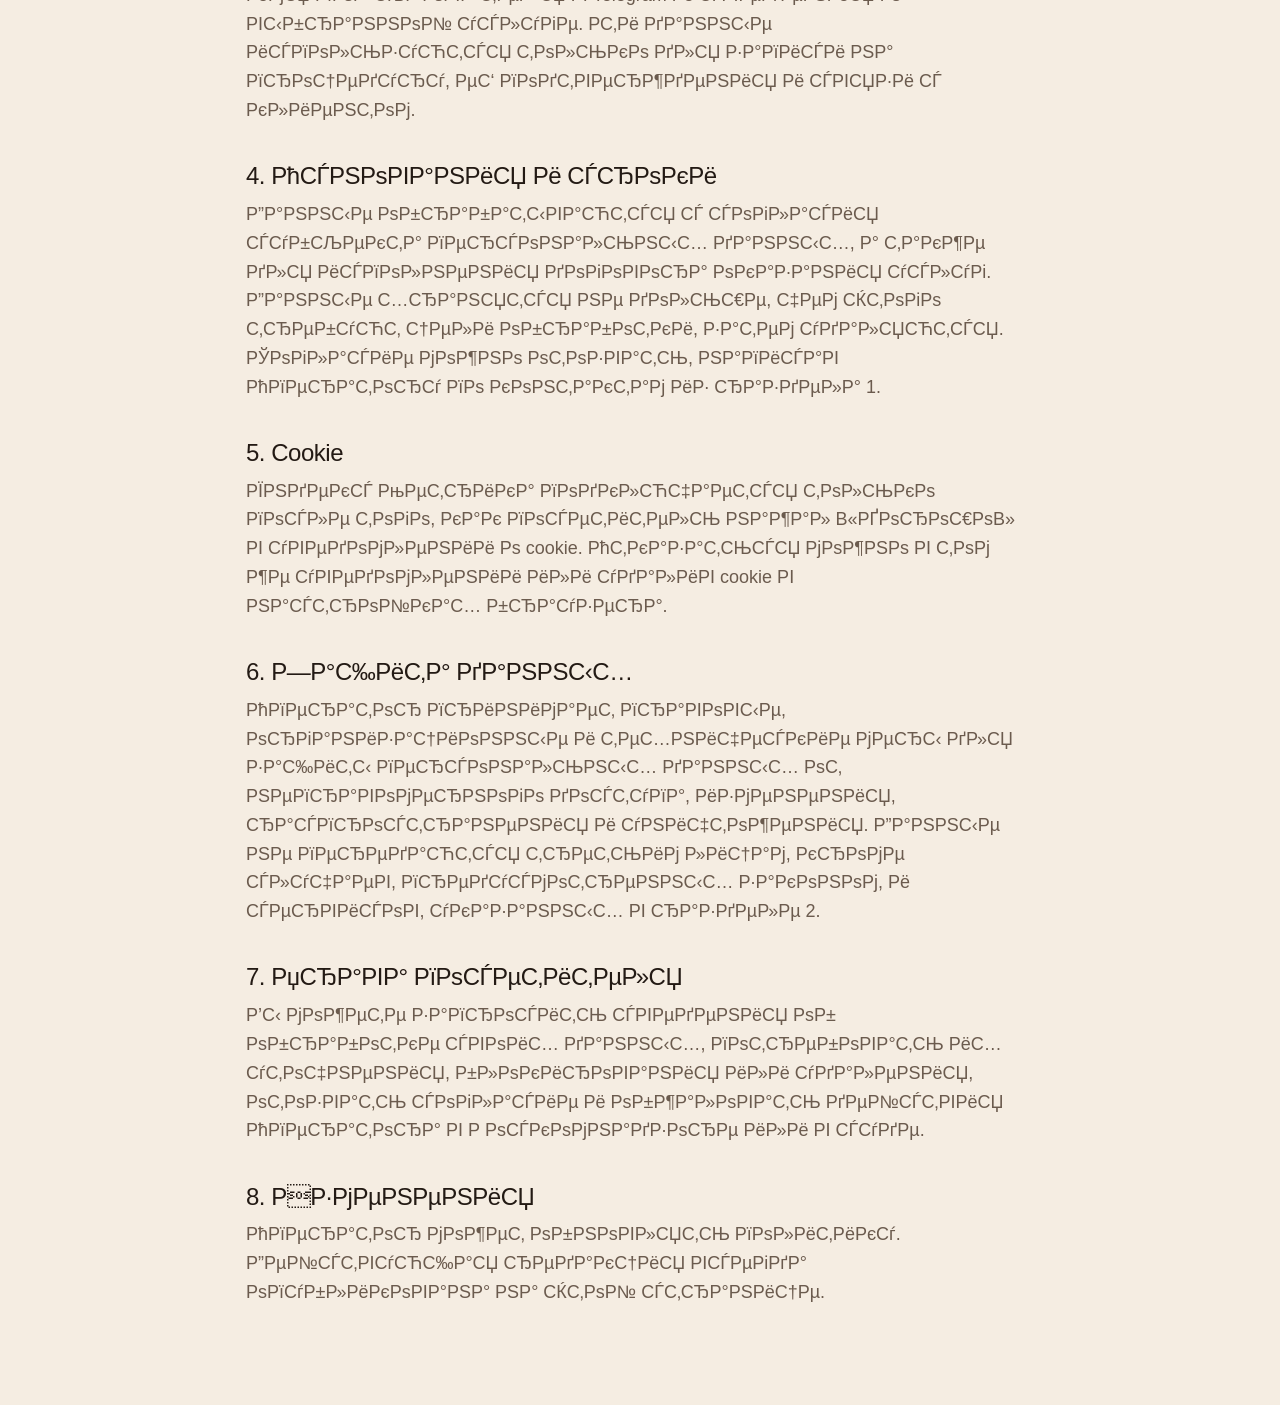
==== commit caab1603: "О мастере: новый текст и одно фото; работы без шести последних снимков" ====
--- a/privacy.html
+++ b/privacy.html
@@ -5,11 +5,11 @@
   <meta name="viewport" content="width=device-width, initial-scale=1">
   <meta http-equiv="Content-Security-Policy" content="default-src 'self'; script-src 'self' https://mc.yandex.ru https://yastatic.net; style-src 'self' 'unsafe-inline'; img-src 'self' data: https://mc.yandex.ru; connect-src 'self' https://mc.yandex.ru; frame-src https://mc.yandex.ru; object-src 'none'; base-uri 'self'; form-action 'self'">
   <meta name="referrer" content="strict-origin-when-cross-origin">
-  <title>Политика обработки персональных данных | Рита</title>
-  <meta name="description" content="Политика обработки персональных данных сайта мастера Риты.">
+  <title>РџРѕР»РёС‚РёРєР° РѕР±СЂР°Р±РѕС‚РєРё РїРµСЂСЃРѕРЅР°Р»СЊРЅС‹С… РґР°РЅРЅС‹С… | Р РёС‚Р°</title>
+  <meta name="description" content="РџРѕР»РёС‚РёРєР° РѕР±СЂР°Р±РѕС‚РєРё РїРµСЂСЃРѕРЅР°Р»СЊРЅС‹С… РґР°РЅРЅС‹С… СЃР°Р№С‚Р° РјР°СЃС‚РµСЂР° Р РёС‚С‹.">
   <meta name="robots" content="noindex, follow">
   <link rel="icon" href="favicon.svg" type="image/svg+xml">
-  <link rel="stylesheet" href="styles.css">
+  <link rel="stylesheet" href="styles.css?v=20261119b">
   <style>
     .nav { position: sticky; top: 12px; }
     .doc { max-width: 820px; padding-top: 48px; padding-bottom: 80px; }
@@ -22,46 +22,46 @@
 <body>
 <header class="nav">
   <div class="nav__in">
-    <a class="brand" href="index.html" aria-label="На главную">
+    <a class="brand" href="index.html" aria-label="РќР° РіР»Р°РІРЅСѓСЋ">
       <svg class="brand__mark" viewBox="0 0 64 64" aria-hidden="true"><circle cx="32" cy="32" r="32" fill="currentColor"/><path d="M10 40 C17 27 31 20 52 25 C54 25.5 54.5 28 52.5 28.3 C35 26 23 30 13.5 41.5 C12 43 9.2 42 10 40 Z" fill="#1f1712"/></svg>
-      <span>Рита</span>
+      <span>Р РёС‚Р°</span>
     </a>
-    <a class="pill pill--light pill--sm" href="index.html">На главную</a>
+    <a class="pill pill--light pill--sm" href="index.html">РќР° РіР»Р°РІРЅСѓСЋ</a>
   </div>
 </header>
 <main class="wrap doc">
-  <h1>Политика обработки персональных данных</h1>
-  <p>Редакция от 16.11.2026. Действующая версия всегда опубликована по адресу <a href="https://brov-rita.vercel.app/privacy.html">https://brov-rita.vercel.app/privacy.html</a>.</p>
+  <h1>РџРѕР»РёС‚РёРєР° РѕР±СЂР°Р±РѕС‚РєРё РїРµСЂСЃРѕРЅР°Р»СЊРЅС‹С… РґР°РЅРЅС‹С…</h1>
+  <p>Р РµРґР°РєС†РёСЏ РѕС‚ 16.11.2026. Р”РµР№СЃС‚РІСѓСЋС‰Р°СЏ РІРµСЂСЃРёСЏ РІСЃРµРіРґР° РѕРїСѓР±Р»РёРєРѕРІР°РЅР° РїРѕ Р°РґСЂРµСЃСѓ <a href="https://brov-rita.vercel.app/privacy.html">https://brov-rita.vercel.app/privacy.html</a>.</p>
 
-  <h2>1. Кто обрабатывает данные</h2>
-  <p>Оператор: индивидуальный предприниматель Аитова Маргарита Дмитриевна, ИНН 594900753534, ОГРНИП 324595800038283, далее «Оператор». Контакты для вопросов о персональных данных: телефон +7 908 263-83-13, [ЗАПОЛНИТЬ: e-mail для обращений по персональным данным].</p>
-  <p>Политика разработана в соответствии с Федеральным законом от 27.07.2006 № 152-ФЗ «О персональных данных» и действует в отношении сайта https://brov-rita.vercel.app.</p>
+  <h2>1. РљС‚Рѕ РѕР±СЂР°Р±Р°С‚С‹РІР°РµС‚ РґР°РЅРЅС‹Рµ</h2>
+  <p>РћРїРµСЂР°С‚РѕСЂ: РёРЅРґРёРІРёРґСѓР°Р»СЊРЅС‹Р№ РїСЂРµРґРїСЂРёРЅРёРјР°С‚РµР»СЊ РђРёС‚РѕРІР° РњР°СЂРіР°СЂРёС‚Р° Р”РјРёС‚СЂРёРµРІРЅР°, РРќРќ 594900753534, РћР“Р РќРРџ 324595800038283, РґР°Р»РµРµ В«РћРїРµСЂР°С‚РѕСЂВ». РљРѕРЅС‚Р°РєС‚С‹ РґР»СЏ РІРѕРїСЂРѕСЃРѕРІ Рѕ РїРµСЂСЃРѕРЅР°Р»СЊРЅС‹С… РґР°РЅРЅС‹С…: С‚РµР»РµС„РѕРЅ +7 908 263-83-13, [Р—РђРџРћР›РќРРўР¬: e-mail РґР»СЏ РѕР±СЂР°С‰РµРЅРёР№ РїРѕ РїРµСЂСЃРѕРЅР°Р»СЊРЅС‹Рј РґР°РЅРЅС‹Рј].</p>
+  <p>РџРѕР»РёС‚РёРєР° СЂР°Р·СЂР°Р±РѕС‚Р°РЅР° РІ СЃРѕРѕС‚РІРµС‚СЃС‚РІРёРё СЃ Р¤РµРґРµСЂР°Р»СЊРЅС‹Рј Р·Р°РєРѕРЅРѕРј РѕС‚ 27.07.2006 в„– 152-Р¤Р— В«Рћ РїРµСЂСЃРѕРЅР°Р»СЊРЅС‹С… РґР°РЅРЅС‹С…В» Рё РґРµР№СЃС‚РІСѓРµС‚ РІ РѕС‚РЅРѕС€РµРЅРёРё СЃР°Р№С‚Р° https://brov-rita.vercel.app.</p>
 
-  <h2>2. Какие данные собирает сайт</h2>
-  <p>На сайте нет форм для ввода данных. Запись на услуги ведётся через внешний сервис онлайн-записи (mst.link) и мессенджер Telegram. Эти сервисы обрабатывают данные по своим правилам, с которыми можно ознакомиться на их сайтах.</p>
-  <p>Если посетитель согласился на использование cookie, сайт с помощью сервиса Яндекс Метрика (ООО «Яндекс») собирает обезличенные технические данные: cookie, IP-адрес, сведения о браузере и устройстве, страницы и действия на сайте, дату и время посещения.</p>
+  <h2>2. РљР°РєРёРµ РґР°РЅРЅС‹Рµ СЃРѕР±РёСЂР°РµС‚ СЃР°Р№С‚</h2>
+  <p>РќР° СЃР°Р№С‚Рµ РЅРµС‚ С„РѕСЂРј РґР»СЏ РІРІРѕРґР° РґР°РЅРЅС‹С…. Р—Р°РїРёСЃСЊ РЅР° СѓСЃР»СѓРіРё РІРµРґС‘С‚СЃСЏ С‡РµСЂРµР· РІРЅРµС€РЅРёР№ СЃРµСЂРІРёСЃ РѕРЅР»Р°Р№РЅ-Р·Р°РїРёСЃРё (mst.link) Рё РјРµСЃСЃРµРЅРґР¶РµСЂ Telegram. Р­С‚Рё СЃРµСЂРІРёСЃС‹ РѕР±СЂР°Р±Р°С‚С‹РІР°СЋС‚ РґР°РЅРЅС‹Рµ РїРѕ СЃРІРѕРёРј РїСЂР°РІРёР»Р°Рј, СЃ РєРѕС‚РѕСЂС‹РјРё РјРѕР¶РЅРѕ РѕР·РЅР°РєРѕРјРёС‚СЊСЃСЏ РЅР° РёС… СЃР°Р№С‚Р°С….</p>
+  <p>Р•СЃР»Рё РїРѕСЃРµС‚РёС‚РµР»СЊ СЃРѕРіР»Р°СЃРёР»СЃСЏ РЅР° РёСЃРїРѕР»СЊР·РѕРІР°РЅРёРµ cookie, СЃР°Р№С‚ СЃ РїРѕРјРѕС‰СЊСЋ СЃРµСЂРІРёСЃР° РЇРЅРґРµРєСЃ РњРµС‚СЂРёРєР° (РћРћРћ В«РЇРЅРґРµРєСЃВ») СЃРѕР±РёСЂР°РµС‚ РѕР±РµР·Р»РёС‡РµРЅРЅС‹Рµ С‚РµС…РЅРёС‡РµСЃРєРёРµ РґР°РЅРЅС‹Рµ: cookie, IP-Р°РґСЂРµСЃ, СЃРІРµРґРµРЅРёСЏ Рѕ Р±СЂР°СѓР·РµСЂРµ Рё СѓСЃС‚СЂРѕР№СЃС‚РІРµ, СЃС‚СЂР°РЅРёС†С‹ Рё РґРµР№СЃС‚РІРёСЏ РЅР° СЃР°Р№С‚Рµ, РґР°С‚Сѓ Рё РІСЂРµРјСЏ РїРѕСЃРµС‰РµРЅРёСЏ.</p>
 
-  <h2>3. Зачем</h2>
+  <h2>3. Р—Р°С‡РµРј</h2>
   <ul>
-    <li>чтобы анализировать посещаемость и делать сайт удобнее;</li>
-    <li>чтобы понимать, какие способы записи используют посетители.</li>
+    <li>С‡С‚РѕР±С‹ Р°РЅР°Р»РёР·РёСЂРѕРІР°С‚СЊ РїРѕСЃРµС‰Р°РµРјРѕСЃС‚СЊ Рё РґРµР»Р°С‚СЊ СЃР°Р№С‚ СѓРґРѕР±РЅРµРµ;</li>
+    <li>С‡С‚РѕР±С‹ РїРѕРЅРёРјР°С‚СЊ, РєР°РєРёРµ СЃРїРѕСЃРѕР±С‹ Р·Р°РїРёСЃРё РёСЃРїРѕР»СЊР·СѓСЋС‚ РїРѕСЃРµС‚РёС‚РµР»Рё.</li>
   </ul>
-  <p>При записи через онлайн-запись или Telegram Оператор получает имя, номер телефона или имя пользователя в Telegram и сведения о выбранной услуге. Эти данные используются только для записи на процедуру, её подтверждения и связи с клиентом.</p>
+  <p>РџСЂРё Р·Р°РїРёСЃРё С‡РµСЂРµР· РѕРЅР»Р°Р№РЅ-Р·Р°РїРёСЃСЊ РёР»Рё Telegram РћРїРµСЂР°С‚РѕСЂ РїРѕР»СѓС‡Р°РµС‚ РёРјСЏ, РЅРѕРјРµСЂ С‚РµР»РµС„РѕРЅР° РёР»Рё РёРјСЏ РїРѕР»СЊР·РѕРІР°С‚РµР»СЏ РІ Telegram Рё СЃРІРµРґРµРЅРёСЏ Рѕ РІС‹Р±СЂР°РЅРЅРѕР№ СѓСЃР»СѓРіРµ. Р­С‚Рё РґР°РЅРЅС‹Рµ РёСЃРїРѕР»СЊР·СѓСЋС‚СЃСЏ С‚РѕР»СЊРєРѕ РґР»СЏ Р·Р°РїРёСЃРё РЅР° РїСЂРѕС†РµРґСѓСЂСѓ, РµС‘ РїРѕРґС‚РІРµСЂР¶РґРµРЅРёСЏ Рё СЃРІСЏР·Рё СЃ РєР»РёРµРЅС‚РѕРј.</p>
 
-  <h2>4. Основания и сроки</h2>
-  <p>Данные обрабатываются с согласия субъекта персональных данных, а также для исполнения договора оказания услуг. Данные хранятся не дольше, чем этого требуют цели обработки, затем удаляются. Согласие можно отозвать, написав Оператору по контактам из раздела 1.</p>
+  <h2>4. РћСЃРЅРѕРІР°РЅРёСЏ Рё СЃСЂРѕРєРё</h2>
+  <p>Р”Р°РЅРЅС‹Рµ РѕР±СЂР°Р±Р°С‚С‹РІР°СЋС‚СЃСЏ СЃ СЃРѕРіР»Р°СЃРёСЏ СЃСѓР±СЉРµРєС‚Р° РїРµСЂСЃРѕРЅР°Р»СЊРЅС‹С… РґР°РЅРЅС‹С…, Р° С‚Р°РєР¶Рµ РґР»СЏ РёСЃРїРѕР»РЅРµРЅРёСЏ РґРѕРіРѕРІРѕСЂР° РѕРєР°Р·Р°РЅРёСЏ СѓСЃР»СѓРі. Р”Р°РЅРЅС‹Рµ С…СЂР°РЅСЏС‚СЃСЏ РЅРµ РґРѕР»СЊС€Рµ, С‡РµРј СЌС‚РѕРіРѕ С‚СЂРµР±СѓСЋС‚ С†РµР»Рё РѕР±СЂР°Р±РѕС‚РєРё, Р·Р°С‚РµРј СѓРґР°Р»СЏСЋС‚СЃСЏ. РЎРѕРіР»Р°СЃРёРµ РјРѕР¶РЅРѕ РѕС‚РѕР·РІР°С‚СЊ, РЅР°РїРёСЃР°РІ РћРїРµСЂР°С‚РѕСЂСѓ РїРѕ РєРѕРЅС‚Р°РєС‚Р°Рј РёР· СЂР°Р·РґРµР»Р° 1.</p>
 
   <h2>5. Cookie</h2>
-  <p>Яндекс Метрика подключается только после того, как посетитель нажал «Хорошо» в уведомлении о cookie. Отказаться можно в том же уведомлении или удалив cookie в настройках браузера.</p>
+  <p>РЇРЅРґРµРєСЃ РњРµС‚СЂРёРєР° РїРѕРґРєР»СЋС‡Р°РµС‚СЃСЏ С‚РѕР»СЊРєРѕ РїРѕСЃР»Рµ С‚РѕРіРѕ, РєР°Рє РїРѕСЃРµС‚РёС‚РµР»СЊ РЅР°Р¶Р°Р» В«РҐРѕСЂРѕС€РѕВ» РІ СѓРІРµРґРѕРјР»РµРЅРёРё Рѕ cookie. РћС‚РєР°Р·Р°С‚СЊСЃСЏ РјРѕР¶РЅРѕ РІ С‚РѕРј Р¶Рµ СѓРІРµРґРѕРјР»РµРЅРёРё РёР»Рё СѓРґР°Р»РёРІ cookie РІ РЅР°СЃС‚СЂРѕР№РєР°С… Р±СЂР°СѓР·РµСЂР°.</p>
 
-  <h2>6. Защита данных</h2>
-  <p>Оператор принимает правовые, организационные и технические меры для защиты персональных данных от неправомерного доступа, изменения, распространения и уничтожения. Данные не передаются третьим лицам, кроме случаев, предусмотренных законом, и сервисов, указанных в разделе 2.</p>
+  <h2>6. Р—Р°С‰РёС‚Р° РґР°РЅРЅС‹С…</h2>
+  <p>РћРїРµСЂР°С‚РѕСЂ РїСЂРёРЅРёРјР°РµС‚ РїСЂР°РІРѕРІС‹Рµ, РѕСЂРіР°РЅРёР·Р°С†РёРѕРЅРЅС‹Рµ Рё С‚РµС…РЅРёС‡РµСЃРєРёРµ РјРµСЂС‹ РґР»СЏ Р·Р°С‰РёС‚С‹ РїРµСЂСЃРѕРЅР°Р»СЊРЅС‹С… РґР°РЅРЅС‹С… РѕС‚ РЅРµРїСЂР°РІРѕРјРµСЂРЅРѕРіРѕ РґРѕСЃС‚СѓРїР°, РёР·РјРµРЅРµРЅРёСЏ, СЂР°СЃРїСЂРѕСЃС‚СЂР°РЅРµРЅРёСЏ Рё СѓРЅРёС‡С‚РѕР¶РµРЅРёСЏ. Р”Р°РЅРЅС‹Рµ РЅРµ РїРµСЂРµРґР°СЋС‚СЃСЏ С‚СЂРµС‚СЊРёРј Р»РёС†Р°Рј, РєСЂРѕРјРµ СЃР»СѓС‡Р°РµРІ, РїСЂРµРґСѓСЃРјРѕС‚СЂРµРЅРЅС‹С… Р·Р°РєРѕРЅРѕРј, Рё СЃРµСЂРІРёСЃРѕРІ, СѓРєР°Р·Р°РЅРЅС‹С… РІ СЂР°Р·РґРµР»Рµ 2.</p>
 
-  <h2>7. Права посетителя</h2>
-  <p>Вы можете запросить сведения об обработке своих данных, потребовать их уточнения, блокирования или удаления, отозвать согласие и обжаловать действия Оператора в Роскомнадзоре или в суде.</p>
+  <h2>7. РџСЂР°РІР° РїРѕСЃРµС‚РёС‚РµР»СЏ</h2>
+  <p>Р’С‹ РјРѕР¶РµС‚Рµ Р·Р°РїСЂРѕСЃРёС‚СЊ СЃРІРµРґРµРЅРёСЏ РѕР± РѕР±СЂР°Р±РѕС‚РєРµ СЃРІРѕРёС… РґР°РЅРЅС‹С…, РїРѕС‚СЂРµР±РѕРІР°С‚СЊ РёС… СѓС‚РѕС‡РЅРµРЅРёСЏ, Р±Р»РѕРєРёСЂРѕРІР°РЅРёСЏ РёР»Рё СѓРґР°Р»РµРЅРёСЏ, РѕС‚РѕР·РІР°С‚СЊ СЃРѕРіР»Р°СЃРёРµ Рё РѕР±Р¶Р°Р»РѕРІР°С‚СЊ РґРµР№СЃС‚РІРёСЏ РћРїРµСЂР°С‚РѕСЂР° РІ Р РѕСЃРєРѕРјРЅР°РґР·РѕСЂРµ РёР»Рё РІ СЃСѓРґРµ.</p>
 
-  <h2>8. Изменения</h2>
-  <p>Оператор может обновлять политику. Действующая редакция всегда опубликована на этой странице.</p>
+  <h2>8. РР·РјРµРЅРµРЅРёСЏ</h2>
+  <p>РћРїРµСЂР°С‚РѕСЂ РјРѕР¶РµС‚ РѕР±РЅРѕРІР»СЏС‚СЊ РїРѕР»РёС‚РёРєСѓ. Р”РµР№СЃС‚РІСѓСЋС‰Р°СЏ СЂРµРґР°РєС†РёСЏ РІСЃРµРіРґР° РѕРїСѓР±Р»РёРєРѕРІР°РЅР° РЅР° СЌС‚РѕР№ СЃС‚СЂР°РЅРёС†Рµ.</p>
 </main>
 </body>
 </html>
--- a/styles.css
+++ b/styles.css
@@ -45,9 +45,8 @@
 .head--row { display: grid; gap: 8px; align-items: end; }
 
 /* Плашки-метки */
-.tag { display: inline-flex; align-items: center; gap: 8px; margin-bottom: 14px; font-size: .78rem; font-weight: 600; letter-spacing: .1em;
-  text-transform: uppercase; color: var(--accent-ink); }
-.tag::before { content: ""; width: 6px; height: 6px; border-radius: 50%; background: currentColor; }
+.tag { display: inline-flex; align-items: center; gap: 8px; margin-bottom: 14px; font-size: .8rem; font-weight: 600; letter-spacing: .02em;
+  color: var(--accent-ink); }
 .tag--glass { padding: 6px 14px; border-radius: 999px; background: rgba(255, 255, 255, .12); border: 1px solid rgba(255, 255, 255, .22);
   color: var(--cream); backdrop-filter: blur(10px); -webkit-backdrop-filter: blur(10px); }
 
@@ -191,6 +190,9 @@
 .photo--tall img { object-position: 50% 15%; }
 .photo figcaption { position: absolute; left: 12px; bottom: 12px; padding: 6px 14px; border-radius: 999px; font-size: .85rem; }
 .about__text p:not(.todo) { font-size: 1.08rem; }
+.about__list { list-style: none; padding: 0; margin: 16px 0 0; display: grid; gap: 10px; }
+.about__list li { position: relative; padding-left: 30px; font-size: 1.08rem; }
+.about__list li::before { content: "//"; position: absolute; left: 0; top: 0; color: var(--accent-ink); font-weight: 600; letter-spacing: -.06em; }
 .about__how h3 { font-size: 1.5rem; font-weight: 300; }
 .ticks { list-style: none; padding: 0; margin: 0; }
 .ticks li { padding: 12px 0 12px 30px; position: relative; border-bottom: 1px solid rgba(255, 255, 255, .12); color: #e3d5c4; }
@@ -306,7 +308,7 @@
   .bento--about { grid-template-columns: 1.1fr 1fr 1fr; grid-template-rows: auto auto; }
   .bento--about .photo--tall { grid-row: span 2; min-height: 640px; }
   .bento--about .about__text { grid-column: 2 / 4; }
-  .bento--about .about__how { grid-column: 2; grid-row: 2; }
+  .bento--about .about__how { grid-column: 2 / 4; grid-row: 2; }
   .bento--about .photo:not(.photo--tall) { grid-column: 3; }
   .reviews { grid-auto-columns: calc((100% - 24px) / 3); }
   .faq-wrap { grid-template-columns: 380px 1fr; gap: 64px; }
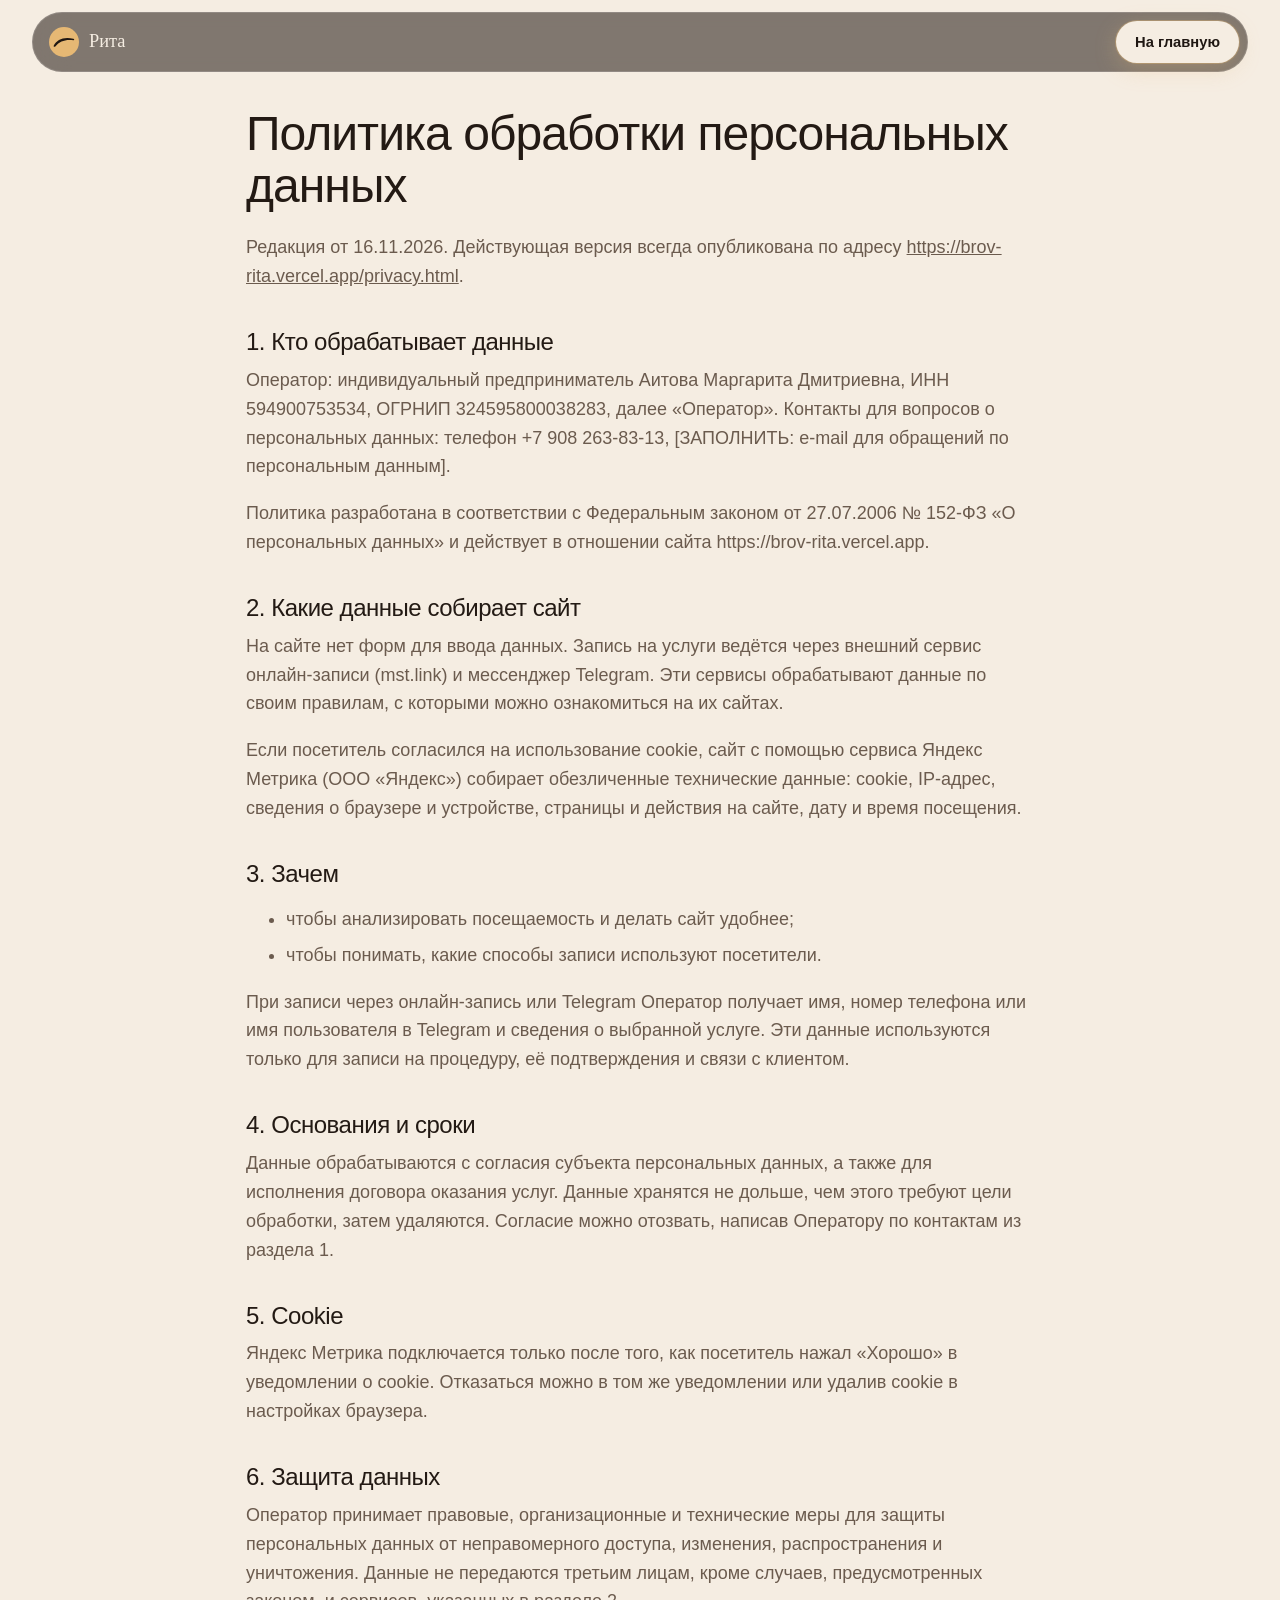
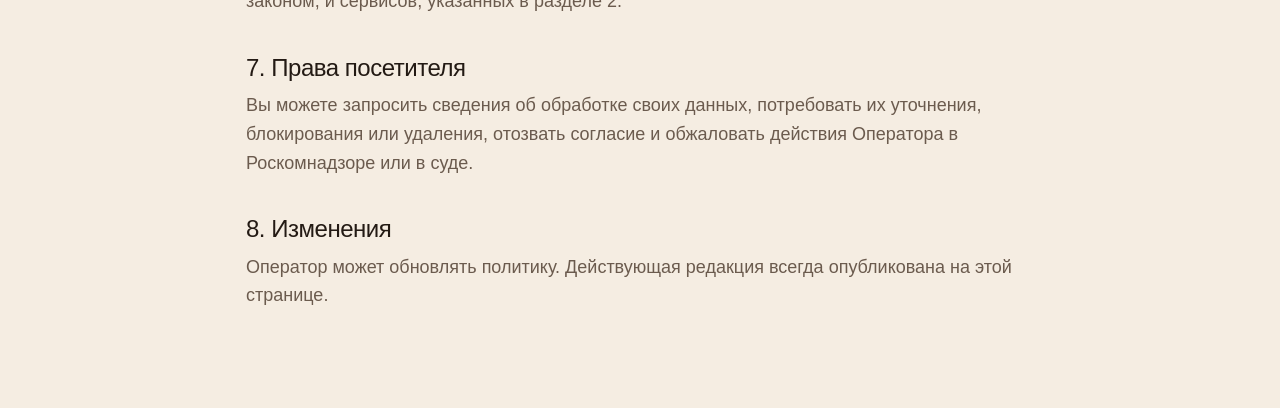
==== commit 1304718e: "Починить кодировку: О мастере с новым фото и текстом, работы без шести снимков" ====
--- a/privacy.html
+++ b/privacy.html
@@ -5,8 +5,8 @@
   <meta name="viewport" content="width=device-width, initial-scale=1">
   <meta http-equiv="Content-Security-Policy" content="default-src 'self'; script-src 'self' https://mc.yandex.ru https://yastatic.net; style-src 'self' 'unsafe-inline'; img-src 'self' data: https://mc.yandex.ru; connect-src 'self' https://mc.yandex.ru; frame-src https://mc.yandex.ru; object-src 'none'; base-uri 'self'; form-action 'self'">
   <meta name="referrer" content="strict-origin-when-cross-origin">
-  <title>РџРѕР»РёС‚РёРєР° РѕР±СЂР°Р±РѕС‚РєРё РїРµСЂСЃРѕРЅР°Р»СЊРЅС‹С… РґР°РЅРЅС‹С… | Р РёС‚Р°</title>
-  <meta name="description" content="РџРѕР»РёС‚РёРєР° РѕР±СЂР°Р±РѕС‚РєРё РїРµСЂСЃРѕРЅР°Р»СЊРЅС‹С… РґР°РЅРЅС‹С… СЃР°Р№С‚Р° РјР°СЃС‚РµСЂР° Р РёС‚С‹.">
+  <title>Политика обработки персональных данных | Рита</title>
+  <meta name="description" content="Политика обработки персональных данных сайта мастера Риты.">
   <meta name="robots" content="noindex, follow">
   <link rel="icon" href="favicon.svg" type="image/svg+xml">
   <link rel="stylesheet" href="styles.css?v=20261119b">
@@ -22,46 +22,46 @@
 <body>
 <header class="nav">
   <div class="nav__in">
-    <a class="brand" href="index.html" aria-label="РќР° РіР»Р°РІРЅСѓСЋ">
+    <a class="brand" href="index.html" aria-label="На главную">
       <svg class="brand__mark" viewBox="0 0 64 64" aria-hidden="true"><circle cx="32" cy="32" r="32" fill="currentColor"/><path d="M10 40 C17 27 31 20 52 25 C54 25.5 54.5 28 52.5 28.3 C35 26 23 30 13.5 41.5 C12 43 9.2 42 10 40 Z" fill="#1f1712"/></svg>
-      <span>Р РёС‚Р°</span>
+      <span>Рита</span>
     </a>
-    <a class="pill pill--light pill--sm" href="index.html">РќР° РіР»Р°РІРЅСѓСЋ</a>
+    <a class="pill pill--light pill--sm" href="index.html">На главную</a>
   </div>
 </header>
 <main class="wrap doc">
-  <h1>РџРѕР»РёС‚РёРєР° РѕР±СЂР°Р±РѕС‚РєРё РїРµСЂСЃРѕРЅР°Р»СЊРЅС‹С… РґР°РЅРЅС‹С…</h1>
-  <p>Р РµРґР°РєС†РёСЏ РѕС‚ 16.11.2026. Р”РµР№СЃС‚РІСѓСЋС‰Р°СЏ РІРµСЂСЃРёСЏ РІСЃРµРіРґР° РѕРїСѓР±Р»РёРєРѕРІР°РЅР° РїРѕ Р°РґСЂРµСЃСѓ <a href="https://brov-rita.vercel.app/privacy.html">https://brov-rita.vercel.app/privacy.html</a>.</p>
+  <h1>Политика обработки персональных данных</h1>
+  <p>Редакция от 16.11.2026. Действующая версия всегда опубликована по адресу <a href="https://brov-rita.vercel.app/privacy.html">https://brov-rita.vercel.app/privacy.html</a>.</p>
 
-  <h2>1. РљС‚Рѕ РѕР±СЂР°Р±Р°С‚С‹РІР°РµС‚ РґР°РЅРЅС‹Рµ</h2>
-  <p>РћРїРµСЂР°С‚РѕСЂ: РёРЅРґРёРІРёРґСѓР°Р»СЊРЅС‹Р№ РїСЂРµРґРїСЂРёРЅРёРјР°С‚РµР»СЊ РђРёС‚РѕРІР° РњР°СЂРіР°СЂРёС‚Р° Р”РјРёС‚СЂРёРµРІРЅР°, РРќРќ 594900753534, РћР“Р РќРРџ 324595800038283, РґР°Р»РµРµ В«РћРїРµСЂР°С‚РѕСЂВ». РљРѕРЅС‚Р°РєС‚С‹ РґР»СЏ РІРѕРїСЂРѕСЃРѕРІ Рѕ РїРµСЂСЃРѕРЅР°Р»СЊРЅС‹С… РґР°РЅРЅС‹С…: С‚РµР»РµС„РѕРЅ +7 908 263-83-13, [Р—РђРџРћР›РќРРўР¬: e-mail РґР»СЏ РѕР±СЂР°С‰РµРЅРёР№ РїРѕ РїРµСЂСЃРѕРЅР°Р»СЊРЅС‹Рј РґР°РЅРЅС‹Рј].</p>
-  <p>РџРѕР»РёС‚РёРєР° СЂР°Р·СЂР°Р±РѕС‚Р°РЅР° РІ СЃРѕРѕС‚РІРµС‚СЃС‚РІРёРё СЃ Р¤РµРґРµСЂР°Р»СЊРЅС‹Рј Р·Р°РєРѕРЅРѕРј РѕС‚ 27.07.2006 в„– 152-Р¤Р— В«Рћ РїРµСЂСЃРѕРЅР°Р»СЊРЅС‹С… РґР°РЅРЅС‹С…В» Рё РґРµР№СЃС‚РІСѓРµС‚ РІ РѕС‚РЅРѕС€РµРЅРёРё СЃР°Р№С‚Р° https://brov-rita.vercel.app.</p>
+  <h2>1. Кто обрабатывает данные</h2>
+  <p>Оператор: индивидуальный предприниматель Аитова Маргарита Дмитриевна, ИНН 594900753534, ОГРНИП 324595800038283, далее «Оператор». Контакты для вопросов о персональных данных: телефон +7 908 263-83-13, [ЗАПОЛНИТЬ: e-mail для обращений по персональным данным].</p>
+  <p>Политика разработана в соответствии с Федеральным законом от 27.07.2006 № 152-ФЗ «О персональных данных» и действует в отношении сайта https://brov-rita.vercel.app.</p>
 
-  <h2>2. РљР°РєРёРµ РґР°РЅРЅС‹Рµ СЃРѕР±РёСЂР°РµС‚ СЃР°Р№С‚</h2>
-  <p>РќР° СЃР°Р№С‚Рµ РЅРµС‚ С„РѕСЂРј РґР»СЏ РІРІРѕРґР° РґР°РЅРЅС‹С…. Р—Р°РїРёСЃСЊ РЅР° СѓСЃР»СѓРіРё РІРµРґС‘С‚СЃСЏ С‡РµСЂРµР· РІРЅРµС€РЅРёР№ СЃРµСЂРІРёСЃ РѕРЅР»Р°Р№РЅ-Р·Р°РїРёСЃРё (mst.link) Рё РјРµСЃСЃРµРЅРґР¶РµСЂ Telegram. Р­С‚Рё СЃРµСЂРІРёСЃС‹ РѕР±СЂР°Р±Р°С‚С‹РІР°СЋС‚ РґР°РЅРЅС‹Рµ РїРѕ СЃРІРѕРёРј РїСЂР°РІРёР»Р°Рј, СЃ РєРѕС‚РѕСЂС‹РјРё РјРѕР¶РЅРѕ РѕР·РЅР°РєРѕРјРёС‚СЊСЃСЏ РЅР° РёС… СЃР°Р№С‚Р°С….</p>
-  <p>Р•СЃР»Рё РїРѕСЃРµС‚РёС‚РµР»СЊ СЃРѕРіР»Р°СЃРёР»СЃСЏ РЅР° РёСЃРїРѕР»СЊР·РѕРІР°РЅРёРµ cookie, СЃР°Р№С‚ СЃ РїРѕРјРѕС‰СЊСЋ СЃРµСЂРІРёСЃР° РЇРЅРґРµРєСЃ РњРµС‚СЂРёРєР° (РћРћРћ В«РЇРЅРґРµРєСЃВ») СЃРѕР±РёСЂР°РµС‚ РѕР±РµР·Р»РёС‡РµРЅРЅС‹Рµ С‚РµС…РЅРёС‡РµСЃРєРёРµ РґР°РЅРЅС‹Рµ: cookie, IP-Р°РґСЂРµСЃ, СЃРІРµРґРµРЅРёСЏ Рѕ Р±СЂР°СѓР·РµСЂРµ Рё СѓСЃС‚СЂРѕР№СЃС‚РІРµ, СЃС‚СЂР°РЅРёС†С‹ Рё РґРµР№СЃС‚РІРёСЏ РЅР° СЃР°Р№С‚Рµ, РґР°С‚Сѓ Рё РІСЂРµРјСЏ РїРѕСЃРµС‰РµРЅРёСЏ.</p>
+  <h2>2. Какие данные собирает сайт</h2>
+  <p>На сайте нет форм для ввода данных. Запись на услуги ведётся через внешний сервис онлайн-записи (mst.link) и мессенджер Telegram. Эти сервисы обрабатывают данные по своим правилам, с которыми можно ознакомиться на их сайтах.</p>
+  <p>Если посетитель согласился на использование cookie, сайт с помощью сервиса Яндекс Метрика (ООО «Яндекс») собирает обезличенные технические данные: cookie, IP-адрес, сведения о браузере и устройстве, страницы и действия на сайте, дату и время посещения.</p>
 
-  <h2>3. Р—Р°С‡РµРј</h2>
+  <h2>3. Зачем</h2>
   <ul>
-    <li>С‡С‚РѕР±С‹ Р°РЅР°Р»РёР·РёСЂРѕРІР°С‚СЊ РїРѕСЃРµС‰Р°РµРјРѕСЃС‚СЊ Рё РґРµР»Р°С‚СЊ СЃР°Р№С‚ СѓРґРѕР±РЅРµРµ;</li>
-    <li>С‡С‚РѕР±С‹ РїРѕРЅРёРјР°С‚СЊ, РєР°РєРёРµ СЃРїРѕСЃРѕР±С‹ Р·Р°РїРёСЃРё РёСЃРїРѕР»СЊР·СѓСЋС‚ РїРѕСЃРµС‚РёС‚РµР»Рё.</li>
+    <li>чтобы анализировать посещаемость и делать сайт удобнее;</li>
+    <li>чтобы понимать, какие способы записи используют посетители.</li>
   </ul>
-  <p>РџСЂРё Р·Р°РїРёСЃРё С‡РµСЂРµР· РѕРЅР»Р°Р№РЅ-Р·Р°РїРёСЃСЊ РёР»Рё Telegram РћРїРµСЂР°С‚РѕСЂ РїРѕР»СѓС‡Р°РµС‚ РёРјСЏ, РЅРѕРјРµСЂ С‚РµР»РµС„РѕРЅР° РёР»Рё РёРјСЏ РїРѕР»СЊР·РѕРІР°С‚РµР»СЏ РІ Telegram Рё СЃРІРµРґРµРЅРёСЏ Рѕ РІС‹Р±СЂР°РЅРЅРѕР№ СѓСЃР»СѓРіРµ. Р­С‚Рё РґР°РЅРЅС‹Рµ РёСЃРїРѕР»СЊР·СѓСЋС‚СЃСЏ С‚РѕР»СЊРєРѕ РґР»СЏ Р·Р°РїРёСЃРё РЅР° РїСЂРѕС†РµРґСѓСЂСѓ, РµС‘ РїРѕРґС‚РІРµСЂР¶РґРµРЅРёСЏ Рё СЃРІСЏР·Рё СЃ РєР»РёРµРЅС‚РѕРј.</p>
+  <p>При записи через онлайн-запись или Telegram Оператор получает имя, номер телефона или имя пользователя в Telegram и сведения о выбранной услуге. Эти данные используются только для записи на процедуру, её подтверждения и связи с клиентом.</p>
 
-  <h2>4. РћСЃРЅРѕРІР°РЅРёСЏ Рё СЃСЂРѕРєРё</h2>
-  <p>Р”Р°РЅРЅС‹Рµ РѕР±СЂР°Р±Р°С‚С‹РІР°СЋС‚СЃСЏ СЃ СЃРѕРіР»Р°СЃРёСЏ СЃСѓР±СЉРµРєС‚Р° РїРµСЂСЃРѕРЅР°Р»СЊРЅС‹С… РґР°РЅРЅС‹С…, Р° С‚Р°РєР¶Рµ РґР»СЏ РёСЃРїРѕР»РЅРµРЅРёСЏ РґРѕРіРѕРІРѕСЂР° РѕРєР°Р·Р°РЅРёСЏ СѓСЃР»СѓРі. Р”Р°РЅРЅС‹Рµ С…СЂР°РЅСЏС‚СЃСЏ РЅРµ РґРѕР»СЊС€Рµ, С‡РµРј СЌС‚РѕРіРѕ С‚СЂРµР±СѓСЋС‚ С†РµР»Рё РѕР±СЂР°Р±РѕС‚РєРё, Р·Р°С‚РµРј СѓРґР°Р»СЏСЋС‚СЃСЏ. РЎРѕРіР»Р°СЃРёРµ РјРѕР¶РЅРѕ РѕС‚РѕР·РІР°С‚СЊ, РЅР°РїРёСЃР°РІ РћРїРµСЂР°С‚РѕСЂСѓ РїРѕ РєРѕРЅС‚Р°РєС‚Р°Рј РёР· СЂР°Р·РґРµР»Р° 1.</p>
+  <h2>4. Основания и сроки</h2>
+  <p>Данные обрабатываются с согласия субъекта персональных данных, а также для исполнения договора оказания услуг. Данные хранятся не дольше, чем этого требуют цели обработки, затем удаляются. Согласие можно отозвать, написав Оператору по контактам из раздела 1.</p>
 
   <h2>5. Cookie</h2>
-  <p>РЇРЅРґРµРєСЃ РњРµС‚СЂРёРєР° РїРѕРґРєР»СЋС‡Р°РµС‚СЃСЏ С‚РѕР»СЊРєРѕ РїРѕСЃР»Рµ С‚РѕРіРѕ, РєР°Рє РїРѕСЃРµС‚РёС‚РµР»СЊ РЅР°Р¶Р°Р» В«РҐРѕСЂРѕС€РѕВ» РІ СѓРІРµРґРѕРјР»РµРЅРёРё Рѕ cookie. РћС‚РєР°Р·Р°С‚СЊСЃСЏ РјРѕР¶РЅРѕ РІ С‚РѕРј Р¶Рµ СѓРІРµРґРѕРјР»РµРЅРёРё РёР»Рё СѓРґР°Р»РёРІ cookie РІ РЅР°СЃС‚СЂРѕР№РєР°С… Р±СЂР°СѓР·РµСЂР°.</p>
+  <p>Яндекс Метрика подключается только после того, как посетитель нажал «Хорошо» в уведомлении о cookie. Отказаться можно в том же уведомлении или удалив cookie в настройках браузера.</p>
 
-  <h2>6. Р—Р°С‰РёС‚Р° РґР°РЅРЅС‹С…</h2>
-  <p>РћРїРµСЂР°С‚РѕСЂ РїСЂРёРЅРёРјР°РµС‚ РїСЂР°РІРѕРІС‹Рµ, РѕСЂРіР°РЅРёР·Р°С†РёРѕРЅРЅС‹Рµ Рё С‚РµС…РЅРёС‡РµСЃРєРёРµ РјРµСЂС‹ РґР»СЏ Р·Р°С‰РёС‚С‹ РїРµСЂСЃРѕРЅР°Р»СЊРЅС‹С… РґР°РЅРЅС‹С… РѕС‚ РЅРµРїСЂР°РІРѕРјРµСЂРЅРѕРіРѕ РґРѕСЃС‚СѓРїР°, РёР·РјРµРЅРµРЅРёСЏ, СЂР°СЃРїСЂРѕСЃС‚СЂР°РЅРµРЅРёСЏ Рё СѓРЅРёС‡С‚РѕР¶РµРЅРёСЏ. Р”Р°РЅРЅС‹Рµ РЅРµ РїРµСЂРµРґР°СЋС‚СЃСЏ С‚СЂРµС‚СЊРёРј Р»РёС†Р°Рј, РєСЂРѕРјРµ СЃР»СѓС‡Р°РµРІ, РїСЂРµРґСѓСЃРјРѕС‚СЂРµРЅРЅС‹С… Р·Р°РєРѕРЅРѕРј, Рё СЃРµСЂРІРёСЃРѕРІ, СѓРєР°Р·Р°РЅРЅС‹С… РІ СЂР°Р·РґРµР»Рµ 2.</p>
+  <h2>6. Защита данных</h2>
+  <p>Оператор принимает правовые, организационные и технические меры для защиты персональных данных от неправомерного доступа, изменения, распространения и уничтожения. Данные не передаются третьим лицам, кроме случаев, предусмотренных законом, и сервисов, указанных в разделе 2.</p>
 
-  <h2>7. РџСЂР°РІР° РїРѕСЃРµС‚РёС‚РµР»СЏ</h2>
-  <p>Р’С‹ РјРѕР¶РµС‚Рµ Р·Р°РїСЂРѕСЃРёС‚СЊ СЃРІРµРґРµРЅРёСЏ РѕР± РѕР±СЂР°Р±РѕС‚РєРµ СЃРІРѕРёС… РґР°РЅРЅС‹С…, РїРѕС‚СЂРµР±РѕРІР°С‚СЊ РёС… СѓС‚РѕС‡РЅРµРЅРёСЏ, Р±Р»РѕРєРёСЂРѕРІР°РЅРёСЏ РёР»Рё СѓРґР°Р»РµРЅРёСЏ, РѕС‚РѕР·РІР°С‚СЊ СЃРѕРіР»Р°СЃРёРµ Рё РѕР±Р¶Р°Р»РѕРІР°С‚СЊ РґРµР№СЃС‚РІРёСЏ РћРїРµСЂР°С‚РѕСЂР° РІ Р РѕСЃРєРѕРјРЅР°РґР·РѕСЂРµ РёР»Рё РІ СЃСѓРґРµ.</p>
+  <h2>7. Права посетителя</h2>
+  <p>Вы можете запросить сведения об обработке своих данных, потребовать их уточнения, блокирования или удаления, отозвать согласие и обжаловать действия Оператора в Роскомнадзоре или в суде.</p>
 
-  <h2>8. РР·РјРµРЅРµРЅРёСЏ</h2>
-  <p>РћРїРµСЂР°С‚РѕСЂ РјРѕР¶РµС‚ РѕР±РЅРѕРІР»СЏС‚СЊ РїРѕР»РёС‚РёРєСѓ. Р”РµР№СЃС‚РІСѓСЋС‰Р°СЏ СЂРµРґР°РєС†РёСЏ РІСЃРµРіРґР° РѕРїСѓР±Р»РёРєРѕРІР°РЅР° РЅР° СЌС‚РѕР№ СЃС‚СЂР°РЅРёС†Рµ.</p>
+  <h2>8. Изменения</h2>
+  <p>Оператор может обновлять политику. Действующая редакция всегда опубликована на этой странице.</p>
 </main>
 </body>
 </html>
